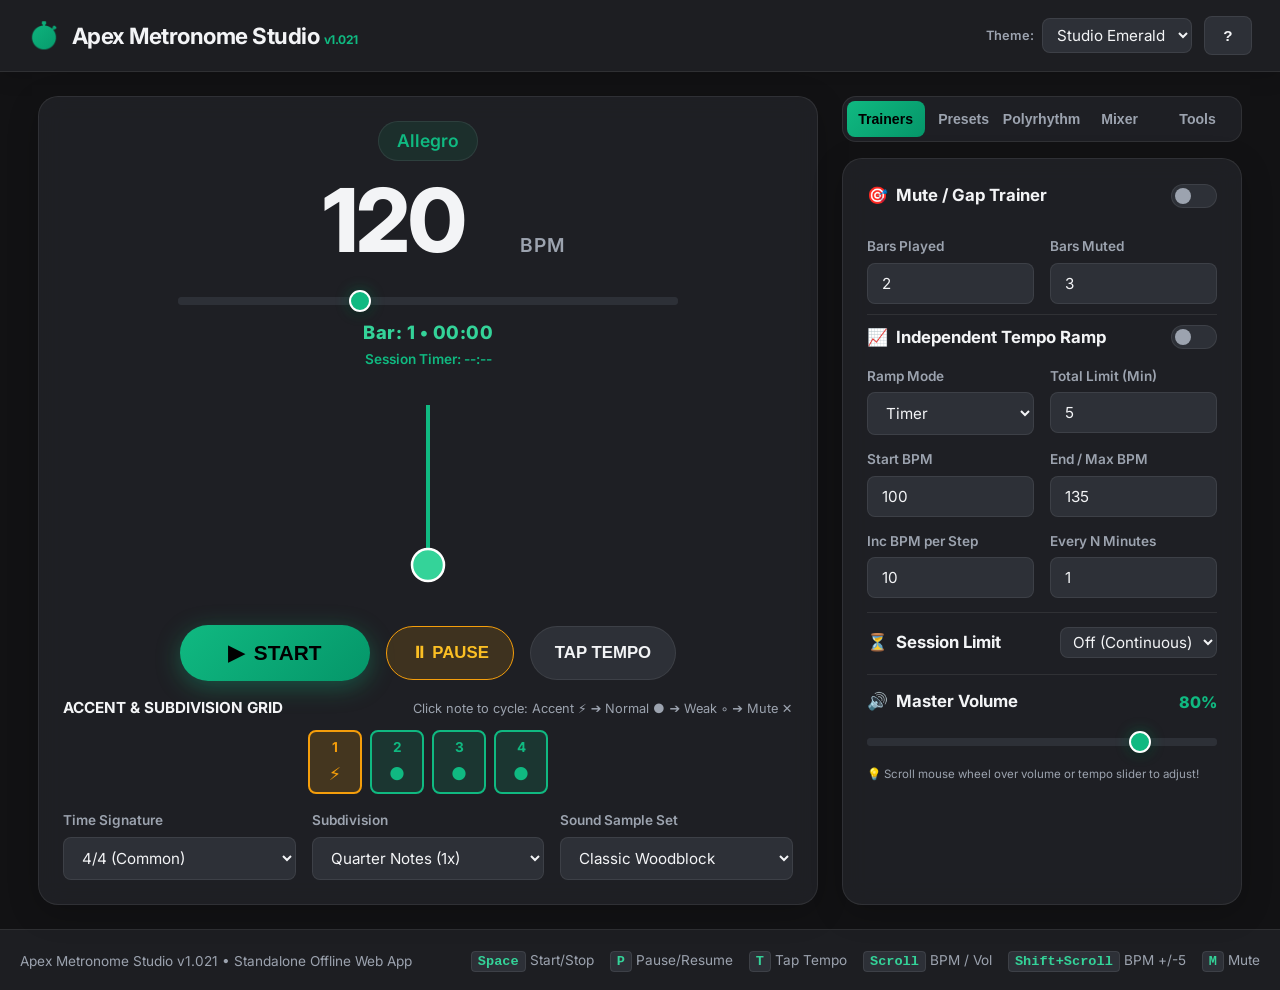
==== metronome.html @ c2ea8fb5 "Version 1.021 release - 2-bar count-in, studio drumstick count-in sound, master volume fix, HD circl" ====
<!DOCTYPE html>
<html lang="en" data-theme="studio">
<head>
  <meta charset="UTF-8">
  <meta name="viewport" content="width=device-width, initial-scale=1.0, maximum-scale=1.0, user-scalable=no">
  <title>Apex Metronome Studio v1.021</title>
  <meta name="theme-color" content="#121214">
  <meta name="apple-mobile-web-app-capable" content="yes">
  <meta name="apple-mobile-web-app-status-bar-style" content="black-translucent">
  <link rel="stylesheet" href="styles.css">
  <link rel="preconnect" href="https://fonts.googleapis.com">
  <link rel="preconnect" href="https://fonts.gstatic.com" crossorigin>
  <link href="https://fonts.googleapis.com/css2?family=Inter:wght@400;500;600;700;800&display=swap" rel="stylesheet">
  <style>
    /* Sub-beat node visual separator for beat groupings */
    .beat-node.main-beat-start {
      border-left: 3px solid var(--accent-primary) !important;
      margin-left: 6px;
    }
  </style>
</head>
<body>

  <!-- Screen Flash Effect Overlay for Visual Practice -->
  <div id="flashOverlay" class="screen-flash-overlay"></div>

  <!-- Header Navbar -->
  <header class="app-header">
    <div class="brand-title">
      <span class="brand-icon">⏱️</span>
      <span>Apex Metronome Studio <span style="font-size:0.75rem; color:var(--accent-primary); font-weight:700;">v1.021</span></span>
    </div>
    <div class="header-actions">
      <div class="control-group" style="flex-direction: row; align-items: center; gap: 8px;">
        <label for="themeSelect" style="font-size: 0.8rem;">Theme:</label>
        <select id="themeSelect" class="custom-select" style="padding: 6px 10px;">
          <option value="studio" selected>Studio Emerald</option>
          <option value="dark">Dark Cyber</option>
          <option value="vintage">Vintage Wood</option>
          <option value="light">Studio Light</option>
        </select>
      </div>
      <button id="btnOpenHelp" class="btn-bump">?</button>
    </div>
  </header>

  <!-- Main Grid Layout -->
  <main class="main-container">

    <!-- Left Column: Primary Metronome Controls & Visualizer -->
    <section class="glass-panel">
      
      <!-- Tempo Display Header -->
      <div class="tempo-display-wrapper">
        <div id="tempoBadge" class="tempo-term-badge">Allegro</div>
        <div class="tempo-number-box">
          <input type="number" id="bpmInput" class="bpm-input" value="120" min="20" max="300">
          <span class="bpm-label">BPM</span>
        </div>

        <!-- Scroll-Wheel Responsive Tempo Slider -->
        <div class="bpm-slider-container" style="width: 85%; margin: 8px auto 4px auto;">
          <input type="range" id="bpmSlider" min="20" max="300" value="120">
        </div>
        
        <!-- Consolidated Time Displays Below BPM -->
        <div id="mainStatusBar" style="font-size: 1.15rem; font-weight: 800; color: var(--accent-secondary); margin-top: 4px; letter-spacing: 0.5px; transition: color 0.1s linear;">
          Bar: 1 • 00:00
        </div>
        <div id="mainSessionTimerDisplay" style="font-size: 0.85rem; font-weight: 600; color: var(--accent-primary); margin-top: 2px;">
          Session Timer: --:--
        </div>
      </div>

      <!-- Swinging Pendulum Canvas -->
      <div class="visual-section">
        <canvas id="pendulumCanvas" width="480" height="220"></canvas>
      </div>

      <!-- Main Action Buttons (START / STOP, PAUSE / RESUME, TAP TEMPO) -->
      <div class="primary-actions-bar" style="grid-template-columns: 1.2fr 1fr 1fr;">
        <button id="btnPlayMaster" class="btn-play-master">
          <span id="playIcon">▶</span> <span id="playText">START</span>
        </button>
        <button id="btnPauseMaster" class="btn-action-lg" style="background: rgba(245, 158, 11, 0.15); border-color: #f59e0b; color: #fbbf24;" disabled>
          <span id="pauseIcon">⏸</span> <span id="pauseText">PAUSE</span>
        </button>
        <button id="btnTapTempo" class="btn-action-lg">TAP TEMPO</button>
      </div>

      <!-- Interactive Beat & Subdivision Grid (Sub-notes sized at 75% for clear distinction) -->
      <div class="beat-grid-wrapper">
        <div class="grid-title-row">
          <span style="font-weight: 700; font-size: 0.95rem;">ACCENT & SUBDIVISION GRID</span>
          <span style="font-size: 0.8rem; color: var(--text-muted);">Click note to cycle: Accent ⚡ ➔ Normal ● ➔ Weak ◦ ➔ Mute ✕</span>
        </div>
        <div id="beatGrid" class="beat-grid"></div>
      </div>

      <!-- Metronome Dropdown Settings -->
      <div class="controls-grid">
        <div class="control-group">
          <label>Time Signature</label>
          <select id="timeSignatureSelect" class="custom-select">
            <option value="1">1/4 (Single Beat)</option>
            <option value="2">2/4 (March)</option>
            <option value="3">3/4 (Waltz)</option>
            <option value="4" selected>4/4 (Common)</option>
            <option value="5">5/4 (Take Five)</option>
            <option value="6">6/8 (Compound Dual)</option>
            <option value="7">7/8 (Odd Meter)</option>
            <option value="9">9/8 (Triple Compound)</option>
            <option value="12">12/8 (Blues / Ballad)</option>
          </select>
        </div>

        <div class="control-group">
          <label>Subdivision</label>
          <select id="subdivisionSelect" class="custom-select">
            <option value="1" selected>Quarter Notes (1x)</option>
            <option value="2">Eighth Notes (2x)</option>
            <option value="3">Eighth Triplets (3x)</option>
            <option value="4">Sixteenth Notes (4x)</option>
            <option value="5">Quintuplets (5x)</option>
            <option value="6">Sextuplets (6x)</option>
            <option value="7">Septuplets (7x)</option>
            <option value="8">32nd Notes (8x)</option>
          </select>
        </div>

        <div class="control-group">
          <label>Sound Sample Set</label>
          <select id="soundSetSelect" class="custom-select">
            <option value="woodblock" selected>Classic Woodblock</option>
            <option value="stick">Studio Drumstick Snap (Count-In)</option>
            <option value="beep">Digital Beep</option>
            <option value="cowbell">Percussion Cowbell</option>
            <option value="drumkit">Acoustic Drumkit</option>
            <option value="marimba">Warm Marimba</option>
            <option value="pingpong">Ping-Pong Click</option>
          </select>
        </div>
      </div>

    </section>

    <!-- Right Column: Specialized Practice & Trainer Tools -->
    <aside class="sidebar-panel">

      <!-- Navigation Tabs -->
      <div class="tab-nav">
        <button id="btnTabTrainers" class="tab-btn active" data-tab="tabTrainers">Trainers</button>
        <button id="btnTabPresets" class="tab-btn" data-tab="tabPresets">Presets</button>
        <button id="btnTabPolyrhythm" class="tab-btn" data-tab="tabPolyrhythm">Polyrhythm</button>
        <button id="btnTabMixer" class="tab-btn" data-tab="tabMixer">Mixer</button>
        <button id="btnTabTools" class="tab-btn" data-tab="tabTools">Tools</button>
      </div>

      <!-- Tab 1: Practice Trainers -->
      <div id="tabTrainers" class="tab-content active glass-panel">
        
        <!-- Mute / Gap Trainer (Default: 2 Bars Played / 3 Bars Muted) -->
        <div class="tool-card">
          <div class="toggle-row" style="margin-bottom: 2px;">
            <h3><span>🎯</span> Mute / Gap Trainer</h3>
            <label class="switch">
              <input type="checkbox" id="gapTrainerToggle">
              <span class="slider-toggle"></span>
            </label>
          </div>
          <div class="controls-grid" style="grid-template-columns: 1fr 1fr;">
            <div class="control-group">
              <label>Bars Played</label>
              <input type="number" id="barsPlayedInput" class="custom-input" value="2" min="1" max="64">
            </div>
            <div class="control-group">
              <label>Bars Muted</label>
              <input type="number" id="barsMutedInput" class="custom-input" value="3" min="1" max="64">
            </div>
          </div>
        </div>

        <hr style="border: none; border-top: 1px solid var(--border-color); margin: 10px 0;">

        <!-- Independent Tempo Ramp -->
        <div class="tool-card">
          <div class="toggle-row" style="margin-bottom: 2px;">
            <h3><span>📈</span> Independent Tempo Ramp</h3>
            <label class="switch">
              <input type="checkbox" id="tempoRampToggle">
              <span class="slider-toggle"></span>
            </label>
          </div>

          <div class="controls-grid" style="grid-template-columns: 1fr 1fr; margin-top: 4px;">
            <div class="control-group">
              <label>Ramp Mode</label>
              <select id="rampModeSelect" class="custom-select">
                <option value="bars">Bars</option>
                <option value="time" selected>Timer</option>
              </select>
            </div>

            <div id="rampTotalTimeContainer" class="control-group" style="display: flex;">
              <label>Total Limit (Min)</label>
              <input type="number" id="rampTotalMinInput" class="custom-input" value="5" min="1" max="180">
            </div>
          </div>

          <div class="controls-grid" style="grid-template-columns: 1fr 1fr; margin-top: 4px;">
            <div class="control-group">
              <label>Start BPM</label>
              <input type="number" id="rampStartBpmInput" class="custom-input" value="100" min="20" max="300">
            </div>
            <div class="control-group">
              <label>End / Max BPM</label>
              <input type="number" id="rampTargetBpmInput" class="custom-input" value="135" min="20" max="300">
            </div>
          </div>

          <div id="rampBarControls" class="controls-grid" style="grid-template-columns: 1fr 1fr; margin-top: 4px; display: none;">
            <div class="control-group">
              <label>Increment BPM</label>
              <input type="number" id="rampIncInput" class="custom-input" value="5" min="1" max="50">
            </div>
            <div class="control-group">
              <label>Every N Bars</label>
              <input type="number" id="rampEveryBarsInput" class="custom-input" value="4" min="1" max="64">
            </div>
          </div>

          <div id="rampTimeControls" class="controls-grid" style="grid-template-columns: 1fr 1fr; margin-top: 4px; display: grid;">
            <div class="control-group">
              <label>Inc BPM per Step</label>
              <input type="number" id="rampTimeIncInput" class="custom-input" value="10" min="1" max="50">
            </div>
            <div class="control-group">
              <label>Every N Minutes</label>
              <input type="number" id="rampEveryMinInput" class="custom-input" value="1" min="1" max="60">
            </div>
          </div>
        </div>

        <hr style="border: none; border-top: 1px solid var(--border-color); margin: 14px 0;">

        <!-- Session Countdown Setup Selector (DEFAULT OFF) -->
        <div class="tool-card">
          <div class="toggle-row" style="margin-bottom: 2px;">
            <h3><span>⏳</span> Session Limit</h3>
            <select id="sessionTimerPreset" class="custom-select" style="width: auto; padding: 4px 8px;">
              <option value="0" selected>Off (Continuous)</option>
              <option value="60">1 Minute</option>
              <option value="120">2 Minutes</option>
              <option value="180">3 Minutes</option>
              <option value="240">4 Minutes</option>
              <option value="300">5 Minutes</option>
              <option value="600">10 Minutes</option>
              <option value="900">15 Minutes</option>
              <option value="1200">20 Minutes</option>
              <option value="1500">25 Minutes</option>
              <option value="1800">30 Minutes</option>
            </select>
          </div>
        </div>

        <hr style="border: none; border-top: 1px solid var(--border-color); margin: 14px 0;">

        <!-- Scroll-Wheel Master Volume Bar -->
        <div class="tool-card">
          <div class="toggle-row" style="margin-bottom: 4px;">
            <h3><span>🔊</span> Master Volume</h3>
            <span id="valMasterSidebar" style="font-weight: 800; color: var(--accent-primary); font-size: 1rem;">80%</span>
          </div>
          <div class="bpm-slider-container">
            <input type="range" id="volMasterSidebar" min="0" max="100" value="80" style="width: 100%;">
          </div>
          <span style="font-size: 0.72rem; color: var(--text-muted); display: block; margin-top: 4px;">
            💡 Scroll mouse wheel over volume or tempo slider to adjust!
          </span>
        </div>

      </div>

      <!-- Tab 2: Presets -->
      <div id="tabPresets" class="tab-content glass-panel">
        <div class="tool-card">
          <h3><span>💾</span> Preset Manager</h3>
          
          <div class="controls-grid" style="grid-template-columns: 2fr 1fr; margin-top: 8px;">
            <input type="text" id="presetNameInput" class="custom-input" placeholder="Preset Name...">
            <button id="btnSavePreset" class="btn-bump" style="background: var(--accent-primary); color: #000;">Save Preset</button>
          </div>

          <div id="presetList" class="preset-list"></div>


        </div>
      </div>

      <!-- Tab 3: Polyrhythm Generator -->
      <div id="tabPolyrhythm" class="tab-content glass-panel">
        <div class="tool-card">
          <div class="toggle-row" style="margin-bottom: 2px;">
            <h3><span>🌀</span> Dual Polyrhythm Generator</h3>
            <label class="switch">
              <input type="checkbox" id="polyToggle">
              <span class="slider-toggle"></span>
            </label>
          </div>
          <div class="control-group">
            <label>Polyrhythm Ratio (Counter-Beats)</label>
            <select id="polyBeatsSelect" class="custom-select">
              <option value="2">2 Beats against measure</option>
              <option value="3" selected>3 Beats against measure (e.g. 3:4)</option>
              <option value="4">4 Beats against measure (e.g. 4:3)</option>
              <option value="5">5 Beats against measure (e.g. 5:4)</option>
              <option value="7">7 Beats against measure</option>
            </select>
          </div>
          <div id="polyGrid" class="beat-grid" style="margin-top: 15px;"></div>
        </div>
      </div>

      <!-- Tab 4: Volume Mixer & Feel Controls -->
      <div id="tabMixer" class="tab-content glass-panel">
        <div class="tool-card">
          <h3><span>🎚️</span> Sound Volume Mixer</h3>
          
          <div class="mixer-row">
            <span class="mixer-label">Master</span>
            <input type="range" id="volMaster" min="0" max="100" value="80">
            <span id="valMaster" class="mixer-val">80%</span>
          </div>

          <div class="mixer-row">
            <span class="mixer-label">Accent</span>
            <input type="range" id="volAccent" min="0" max="100" value="100">
            <span id="valAccent" class="mixer-val">100%</span>
          </div>

          <div class="mixer-row">
            <span class="mixer-label">Normal Beat</span>
            <input type="range" id="volBeat" min="0" max="100" value="70">
            <span id="valBeat" class="mixer-val">70%</span>
          </div>

          <div class="mixer-row">
            <span class="mixer-label">Subdivisions</span>
            <input type="range" id="volSub" min="0" max="100" value="40">
            <span id="valSub" class="mixer-val">40%</span>
          </div>

          <div class="mixer-row">
            <span class="mixer-label">Polyrhythm</span>
            <input type="range" id="volPoly" min="0" max="100" value="60">
            <span id="valPoly" class="mixer-val">60%</span>
          </div>

          <hr style="border: none; border-top: 1px solid var(--border-color); margin: 12px 0;">

          <h3><span>🎷</span> Swing & Shuffle Feel</h3>
          <div class="mixer-row">
            <span class="mixer-label">Swing Feel</span>
            <input type="range" id="swingSlider" min="50" max="75" value="50">
            <span id="valSwing" class="mixer-val">50%</span>
          </div>
          <span style="font-size: 0.78rem; color: var(--text-muted);">
            50% = Straight, 66% = Triplet Swing, 75% = Hard Shuffle
          </span>
        </div>
      </div>

      <!-- Tab 5: Instruments & Drone Tool -->
      <div id="tabTools" class="tab-content glass-panel">
        <div class="tool-card">
          <div class="toggle-row" style="margin-bottom: 2px;">
            <h3><span>🎵</span> Continuous Tuning Pitch Drone</h3>
            <label class="switch">
              <input type="checkbox" id="droneToggle">
              <span class="slider-toggle"></span>
            </label>
          </div>
          <div class="controls-grid" style="grid-template-columns: 1fr 1fr;">
            <div class="control-group">
              <label>Note Pitch</label>
              <select id="droneNoteSelect" class="custom-select">
                <option value="440">A4 (440 Hz)</option>
                <option value="466.16">A#4 / Bb4</option>
                <option value="493.88">B4</option>
                <option value="261.63">C4 (Middle C)</option>
                <option value="277.18">C#4 / Db4</option>
                <option value="293.66">D4</option>
                <option value="311.13">D#4 / Eb4</option>
                <option value="329.63">E4</option>
                <option value="349.23">F4</option>
                <option value="369.99">F#4 / Gb4</option>
                <option value="392.00">G4</option>
                <option value="415.30">G#4 / Ab4</option>
              </select>
            </div>
            <div class="control-group">
              <label>A4 Calibration</label>
              <input type="number" id="droneCalibInput" class="custom-input" value="440" min="415" max="466">
            </div>
          </div>
          
          <div class="toggle-row" style="margin-top: 15px;">
            <span>Screen Visual Flash Pulse</span>
            <label class="switch">
              <input type="checkbox" id="screenFlashToggle">
              <span class="slider-toggle"></span>
            </label>
          </div>
        </div>
      </div>

    </aside>
  </main>

  <!-- Footer Keyboard Helpers -->
  <footer class="app-footer">
    <div>Apex Metronome Studio v1.021 • Standalone Offline Web App</div>
    <div class="hotkey-list">
      <span><span class="kbd-badge">Space</span> Start/Stop</span>
      <span><span class="kbd-badge">P</span> Pause/Resume</span>
      <span><span class="kbd-badge">T</span> Tap Tempo</span>
      <span><span class="kbd-badge">Scroll</span> BPM / Vol</span>
      <span><span class="kbd-badge">Shift+Scroll</span> BPM +/-5</span>
      <span><span class="kbd-badge">M</span> Mute</span>
    </div>
  </footer>

  <!-- Documentation Modal -->
  <div id="modalHelp" class="modal-overlay">
    <div class="modal-body">
      <div class="modal-header">
        <div class="modal-title">User Manual & Shortcuts</div>
        <button id="btnCloseHelp" class="btn-close-modal">✕</button>
      </div>
      <div style="font-size: 0.9rem; display: flex; flex-direction: column; gap: 10px;">
        <p><strong>🎼 Subdivisions Preset Routine:</strong> Picks 3 random uncompleted tempos between 30-150. Plays 7 subdivision stages (6 bars each) per tempo with 1-min breaks in between. Password <code>ArtisanOfGore</code> required at the end to log tempos as done!</p>
        <p><strong>🌐 Direct GitHub Sync:</strong> Paste your GitHub Personal Token once in Tab 2 to save progress directly to GitHub from your laptop or phone without Python!</p>
        <p><strong>🎯 Mute / Gap Trainer:</strong> Mutes designated bars during playback (e.g., 2 played, 3 muted) to improve internal rhythm stability.</p>
        <p><strong>📈 Independent Tempo Ramp:</strong> Set custom Start BPM and End BPM. Choose Bar mode or Time mode (e.g., +10 BPM every 1 min till 5 min)!</p>
        <p><strong>⏸️ Pause / Resume:</strong> Click PAUSE (or press key 'P') to freeze your practice/routine at any moment and RESUME right where you left off!</p>
        <p><strong>🔒 Preset Deletion Protection:</strong> Admin password <code>ArtisanOfGore</code> prompt required to delete presets.</p>
      </div>
    </div>
  </footer>

  <!-- Attach JavaScript Engine & Controllers -->
  <script src="metronome.js"></script>
  <script>
    document.addEventListener('DOMContentLoaded', () => {
      // Elements
      const bpmInput = document.getElementById('bpmInput');
      const bpmSlider = document.getElementById('bpmSlider');
      const tempoBadge = document.getElementById('tempoBadge');
      const mainStatusBar = document.getElementById('mainStatusBar');
      const mainSessionTimerDisplay = document.getElementById('mainSessionTimerDisplay');
      const btnPlayMaster = document.getElementById('btnPlayMaster');
      const playIcon = document.getElementById('playIcon');
      const playText = document.getElementById('playText');
      const btnPauseMaster = document.getElementById('btnPauseMaster');
      const pauseIcon = document.getElementById('pauseIcon');
      const pauseText = document.getElementById('pauseText');
      const btnTapTempo = document.getElementById('btnTapTempo');
      const beatGrid = document.getElementById('beatGrid');
      const polyGrid = document.getElementById('polyGrid');
      const timeSignatureSelect = document.getElementById('timeSignatureSelect');
      const subdivisionSelect = document.getElementById('subdivisionSelect');
      const soundSetSelect = document.getElementById('soundSetSelect');
      const canvas = document.getElementById('pendulumCanvas');
      const ctx = canvas.getContext('2d');
      const flashOverlay = document.getElementById('flashOverlay');
      const screenFlashToggle = document.getElementById('screenFlashToggle');

      let currentDisplayBar = 1;
      let currentDisplayMuteState = false;

      function formatMMSS(seconds) {
        if (seconds <= 0) return "--:--";
        const m = Math.floor(seconds / 60);
        const s = seconds % 60;
        return `${m.toString().padStart(2, '0')}:${s.toString().padStart(2, '0')}`;
      }

      function updateMainStatusBar(explicitBar = null, explicitMuteState = null) {
        if (metronome.inCountIn) {
          mainStatusBar.textContent = `Count-In: Bar ${metronome.countInBarCount}/2`;
          mainStatusBar.style.color = '#3b82f6';
          return;
        }

        if (metronome.isPaused) {
          mainStatusBar.textContent = `Bar: ${currentDisplayBar} [PAUSED] • ${formatMMSS(metronome.practiceElapsedSec || 0)}`;
          mainStatusBar.style.color = '#f59e0b';
          return;
        }

        if (metronome.inRoutineBreak) {
          mainStatusBar.textContent = `Break ${metronome.routineRunCount}: ${formatMMSS(metronome.routineBreakRemaining)}`;
          mainStatusBar.style.color = '#f59e0b';
          return;
        }

        if (metronome.inSubdivisionsBreak) {
          const remainingSec = metronome.subdivisionsBreakRemaining;
          const nextBpm = metronome.subdivisionsTempos[metronome.subdivisionsCurrentTempoIdx];
          const nextTempoIdx = metronome.subdivisionsCurrentTempoIdx + 1;
          const totalTempos = metronome.subdivisionsTempos.length;
          mainStatusBar.textContent = `⏸️ 1-Min Break before Tempo ${nextTempoIdx}/${totalTempos} (${nextBpm} BPM): 00:${remainingSec.toString().padStart(2, '0')}`;
          mainStatusBar.style.color = '#f59e0b';
          return;
        }

        if (explicitBar !== null) currentDisplayBar = explicitBar;
        if (explicitMuteState !== null) currentDisplayMuteState = explicitMuteState;

        const timeFormatted = formatMMSS(metronome.practiceElapsedSec || 0);
        mainStatusBar.textContent = `Bar: ${currentDisplayBar} • ${timeFormatted === '--:--' ? '00:00' : timeFormatted}`;

        if (metronome.gapTrainerEnabled && currentDisplayMuteState) {
          mainStatusBar.style.color = '#fbbf24';
        } else {
          mainStatusBar.style.color = 'var(--accent-secondary)';
        }
      }

      function updateTempoUI(tempo) {
        bpmInput.value = tempo;
        bpmSlider.value = tempo;
        tempoBadge.textContent = getTempoMarking(tempo);
      }

      bpmInput.addEventListener('change', () => metronome.setTempo(parseInt(bpmInput.value, 10)));
      bpmSlider.addEventListener('input', () => metronome.setTempo(parseInt(bpmSlider.value, 10)));

      window.addEventListener('tempo-changed', (e) => updateTempoUI(e.detail.tempo));

      const tempoScrollHandler = (e) => {
        e.preventDefault();
        const step = e.shiftKey ? 5 : 1;
        const delta = e.deltaY < 0 ? step : -step;
        metronome.setTempo(metronome.tempo + delta);
      };
      bpmSlider.addEventListener('wheel', tempoScrollHandler, { passive: false });
      bpmInput.addEventListener('wheel', tempoScrollHandler, { passive: false });

      btnPlayMaster.addEventListener('click', () => {
        if (metronome.isPaused) {
          metronome.resume();
        } else {
          const isPlaying = metronome.toggle();
          if (!isPlaying) {
            currentDisplayBar = 1;
            currentDisplayMuteState = false;
          }
        }
        updateMainStatusBar();
      });

      btnPauseMaster.addEventListener('click', () => {
        if (metronome.isPaused) {
          metronome.resume();
        } else {
          metronome.pause();
        }
        updateMainStatusBar();
      });

      window.addEventListener('metronome-state-changed', (e) => {
        const { isPlaying, isPaused } = e.detail;
        btnPlayMaster.classList.toggle('playing', isPlaying || isPaused);
        playIcon.textContent = isPlaying || isPaused ? '⏹' : '▶';
        playText.textContent = isPlaying || isPaused ? 'STOP' : 'START';

        btnPauseMaster.disabled = !isPlaying && !isPaused;
        if (isPaused) {
          pauseIcon.textContent = '▶';
          pauseText.textContent = 'RESUME';
          btnPauseMaster.style.background = 'rgba(52, 211, 153, 0.2)';
          btnPauseMaster.style.borderColor = '#34d399';
          btnPauseMaster.style.color = '#34d399';
        } else {
          pauseIcon.textContent = '⏸';
          pauseText.textContent = 'PAUSE';
          btnPauseMaster.style.background = 'rgba(245, 158, 11, 0.15)';
          btnPauseMaster.style.borderColor = '#f59e0b';
          btnPauseMaster.style.color = '#fbbf24';
        }
      });

      btnTapTempo.addEventListener('click', () => metronome.tap());

      function getNoteDisplayLabel(beatIdx, subStep, subdivision) {
        if (subStep === 0) return `${beatIdx + 1}`;
        
        if (subdivision === 2) return `&`;
        if (subdivision === 3) return subStep === 1 ? `&` : `a`;
        if (subdivision === 4) {
          const labels = [`e`, `&`, `a`];
          return labels[subStep - 1] || `${subStep + 1}`;
        }
        if (subdivision === 5) return `${subStep + 1}`;
        if (subdivision === 6) {
          const labels = [`&`, `a`, `4`, `&`, `a`];
          return labels[subStep - 1] || `${subStep + 1}`;
        }
        if (subdivision === 7) return `${subStep + 1}`;
        if (subdivision === 8) {
          const labels = [`e`, `&`, `a`, `5`, `6`, `7`, `8`];
          return labels[subStep - 1] || `${subStep + 1}`;
        }
        return `${subStep + 1}`;
      }

      function renderBeatGrid() {
        beatGrid.innerHTML = '';
        const beats = metronome.beatsPerMeasure;
        const subs = metronome.subdivision;

        for (let b = 0; b < beats; b++) {
          for (let s = 0; s < subs; s++) {
            const state = (metronome.subdivisionGrid[b] && metronome.subdivisionGrid[b][s]) ? metronome.subdivisionGrid[b][s] : 'normal';

            const isMainBeat = (s === 0);
            node = document.createElement('div');
            node.className = `beat-node ${isMainBeat ? 'main-beat-node' : 'subnote-node'} ${s === 0 && subs > 1 ? 'main-beat-start' : ''}`;
            node.setAttribute('data-beat', b);
            node.setAttribute('data-substep', s);
            node.setAttribute('data-state', state);

            let icon = '●';
            if (state === 'accent') icon = '⚡';
            if (state === 'weak') icon = '◦';
            if (state === 'mute') icon = '✕';

            const labelText = getNoteDisplayLabel(b, s, subs);
            node.innerHTML = `<span class="beat-num">${labelText}</span><span class="beat-icon">${icon}</span>`;

            node.addEventListener('click', () => {
              const nextStateMap = { 'accent': 'normal', 'normal': 'weak', 'weak': 'mute', 'mute': 'accent' };
              const nextState = nextStateMap[state];
              metronome.setSubnoteState(b, s, nextState);
              renderBeatGrid();
            });

            beatGrid.appendChild(node);
          }
        }
      }

      function renderPolyGrid() {
        polyGrid.innerHTML = '';
        for (let i = 0; i < metronome.polyBeats; i++) {
          const node = document.createElement('div');
          node.className = 'beat-node';
          node.style.borderColor = 'var(--beat-poly)';
          node.innerHTML = `<span class="beat-num">P${i + 1}</span><span class="beat-icon">◆</span>`;
          polyGrid.appendChild(node);
        }
      }

      timeSignatureSelect.addEventListener('change', (e) => {
        metronome.setBeatsPerMeasure(e.target.value);
        renderBeatGrid();
      });

      subdivisionSelect.addEventListener('change', (e) => {
        metronome.setSubdivision(e.target.value);
        renderBeatGrid();
      });

      soundSetSelect.addEventListener('change', (e) => {
        metronome.soundSet = e.target.value;
      });

      metronome.setBeatsPerMeasure(4);
      metronome.setSubdivision(1);
      renderBeatGrid();
      renderPolyGrid();
      updateMainStatusBar(1, false);

      window.addEventListener('metronome-tick', (e) => {
        const { beat, subStep, accentState, isBarMuted, measureCount } = e.detail;

        const nodes = beatGrid.children;
        Array.from(nodes).forEach(n => {
          const cb = parseInt(n.getAttribute('data-beat'), 10);
          const cs = parseInt(n.getAttribute('data-substep'), 10);
          n.classList.toggle('active-now', cb === beat && cs === subStep);
        });

        if (beat === 0 && subStep === 0) {
          if (!metronome.subdivisionsRoutineActive) {
            updateMainStatusBar(measureCount, isBarMuted);
          }
        }

        if (screenFlashToggle.checked && !isBarMuted) {
          flashOverlay.className = `screen-flash-overlay ${accentState === 'accent' ? 'flash-active-accent' : 'flash-active-beat'}`;
          setTimeout(() => flashOverlay.className = 'screen-flash-overlay', 60);
        }
      });

      window.addEventListener('poly-tick', (e) => {
        const { polyBeat } = e.detail;
        const nodes = polyGrid.children;
        Array.from(nodes).forEach((n, idx) => {
          n.classList.toggle('active-now', idx === polyBeat);
        });
      });

      window.addEventListener('practice-stopwatch-update', () => {
        if (!metronome.subdivisionsRoutineActive) {
          updateMainStatusBar();
        }
      });

      window.addEventListener('routine-break-start', () => updateMainStatusBar());
      window.addEventListener('routine-break-update', () => updateMainStatusBar());
      window.addEventListener('routine-break-end', () => updateMainStatusBar(1, false));

      window.addEventListener('subdivisions-break-start', () => updateMainStatusBar());
      window.addEventListener('subdivisions-break-update', () => updateMainStatusBar());
      window.addEventListener('subdivisions-break-end', () => updateMainStatusBar());

      const sessionTimerPreset = document.getElementById('sessionTimerPreset');
      sessionTimerPreset.addEventListener('change', (e) => {
        const secs = parseInt(e.target.value, 10);
        metronome.setSessionTimerDuration(secs);
        mainSessionTimerDisplay.textContent = `Session Limit: ${formatMMSS(secs)}`;
      });

      window.addEventListener('session-timer-update', (e) => {
        mainSessionTimerDisplay.textContent = `Session Limit: ${formatMMSS(e.detail.remaining)}`;
      });

      window.addEventListener('session-timer-complete', () => {
        mainSessionTimerDisplay.textContent = "Session Limit: DONE! 🎉";
        btnPlayMaster.classList.remove('playing');
        playIcon.textContent = '▶';
        playText.textContent = 'START';
        alert("🎉 Practice Session Complete!");
      });

      // Embedded GitHub Personal Access Token for direct browser sync without Python
      const DEFAULT_PAT = ['github_pat_', '11BVZRG5Q0ewWHqN1kWwsb_ivIrBpBW9CQ5frm0pkDv8WnT1iNT9eSQ25XkL2W5STuAFXCPHROh1vvXNmg'].join('');
      const GITHUB_PAT = localStorage.getItem('apex_github_token') || DEFAULT_PAT;

      async function syncDirectToGitHub(newCompletedList) {
        const token = GITHUB_PAT;
        if (!token) return;

        try {
          const owner = 'Ethereal-Cap';
          const repo = 'metronome-studio';
          const path = 'completed_tempos.json';
          const url = `https://api.github.com/repos/${owner}/${repo}/contents/${path}`;

          const authHeader = token.startsWith('github_pat_') ? `Bearer ${token}` : `token ${token}`;

          let sha = null;
          const getRes = await fetch(url, {
            headers: { 'Authorization': authHeader }
          });
          if (getRes.ok) {
            const getData = await getRes.json();
            sha = getData.sha;
          }

          const jsonContent = JSON.stringify(newCompletedList, null, 2);
          const contentEncoded = btoa(unescape(encodeURIComponent(jsonContent)));

          const bodyObj = {
            message: 'Auto-sync subdivisions completed tempos from web app',
            content: contentEncoded,
            branch: 'main'
          };
          if (sha) bodyObj.sha = sha;

          await fetch(url, {
            method: 'PUT',
            headers: {
              'Authorization': authHeader,
              'Content-Type': 'application/json'
            },
            body: JSON.stringify(bodyObj)
          });
        } catch (e) {
          console.warn("Direct GitHub Sync warning:", e);
        }
      }

      function getCompletedSubdivisionTempos() {
        try {
          const stored = localStorage.getItem('apex_metronome_subdivisions_completed_tempos');
          if (stored) {
            const parsed = JSON.parse(stored);
            if (Array.isArray(parsed)) return parsed;
          }
        } catch (e) {
          console.warn("Failed to load completed subdivisions tempos:", e);
        }
        return [];
      }

      function saveCompletedSubdivisionTempos(newCompletedList) {
        localStorage.setItem('apex_metronome_subdivisions_completed_tempos', JSON.stringify(newCompletedList));
        
        // 1. Post to local python server if available
        fetch('/api/save-progress', {
          method: 'POST',
          headers: { 'Content-Type': 'application/json' },
          body: JSON.stringify(newCompletedList)
        }).catch(() => {});

        // 2. Direct GitHub REST API Sync (for laptop / mobile without Python)
        syncDirectToGitHub(newCompletedList);
      }

      // Fetch latest completed tempos from repo completed_tempos.json on startup
      fetch('completed_tempos.json')
        .then(res => res.json())
        .then(fileData => {
          if (Array.isArray(fileData)) {
            const current = getCompletedSubdivisionTempos();
            const merged = Array.from(new Set([...current, ...fileData]));
            saveCompletedSubdivisionTempos(merged);
            renderPresetsUI();
          }
        })
        .catch(err => {
          // Silent fallback if completed_tempos.json not reachable
        });



      window.addEventListener('count-in-start', () => updateMainStatusBar());
      window.addEventListener('count-in-update', () => updateMainStatusBar());
      window.addEventListener('count-in-complete', () => updateMainStatusBar(1, false));

      window.addEventListener('subdivisions-stage-update', (e) => {
        const { tempoIdx, totalTempos, currentBpm, stageIdx, totalStages, stageName, barInStage, playFullSubdivisions, isMutedQuarterBar } = e.detail;
        
        subdivisionSelect.value = metronome.subdivision;
        renderBeatGrid();

        let densityText = "Quarter Notes ONLY";
        if (isMutedQuarterBar) {
          densityText = "Quarter Notes MUTED";
        } else if (playFullSubdivisions) {
          densityText = "Subdivisions ON";
        }

        mainStatusBar.textContent = `Tempo ${tempoIdx}/${totalTempos} (${currentBpm} BPM) • Stage ${stageIdx}/${totalStages} (${stageName}) • Bar ${barInStage}/6 [${densityText}]`;
        mainStatusBar.style.color = isMutedQuarterBar ? '#ef4444' : (playFullSubdivisions ? 'var(--accent-secondary)' : '#f59e0b');
      });

      window.addEventListener('subdivisions-routine-finished', (e) => {
        const { completedTempos, verified } = e.detail;
        if (verified) {
          const current = getCompletedSubdivisionTempos();
          const updated = Array.from(new Set([...current, ...completedTempos]));
          saveCompletedSubdivisionTempos(updated);
          alert(`✅ Verified! ${completedTempos.length} Tempos [${completedTempos.join(', ')}] logged as completed!\nTotal Progress: ${updated.length}/121 tempos completed.`);
        }
        renderPresetsUI();
        updateMainStatusBar(1, false);
      });

      // Built-in Default Presets Collection
      const BUILTIN_DEFAULT_PRESETS = [
        {
          id: "subdivisions_preset",
          name: "Subdivisions (30-150)",
          isSubdivisionsRoutine: true,
          isBuiltin: true
        },
        {
          id: "full_hand",
          name: "Full Hand",
          tempo: 120,
          beats: 4,
          sub: 1,
          sound: "woodblock",
          gapEnabled: true,
          barsPlayed: 2,
          barsMuted: 3,
          rampEnabled: true,
          rampMode: "time",
          rampStart: 120,
          rampTarget: 160,
          rampInc: 10,
          rampEveryMin: 1,
          rampTotalMin: 5,
          routineActive: true,
          routineMaxRuns: 3,
          routineBreakSec: 120,
          isBuiltin: true
        },
        {
          id: "hand_single",
          name: "Hand Single",
          tempo: 120,
          beats: 4,
          sub: 1,
          sound: "woodblock",
          gapEnabled: true,
          barsPlayed: 2,
          barsMuted: 3,
          rampEnabled: true,
          rampMode: "time",
          rampStart: 120,
          rampTarget: 160,
          rampInc: 10,
          rampEveryMin: 1,
          rampTotalMin: 5,
          routineActive: false,
          isBuiltin: true
        },
        {
          id: "full_leg",
          name: "Full Leg",
          tempo: 100,
          beats: 4,
          sub: 1,
          sound: "woodblock",
          gapEnabled: true,
          barsPlayed: 2,
          barsMuted: 3,
          rampEnabled: true,
          rampMode: "time",
          rampStart: 100,
          rampTarget: 135,
          rampInc: 10,
          rampEveryMin: 1,
          rampTotalMin: 5,
          routineActive: true,
          routineMaxRuns: 3,
          routineBreakSec: 120,
          isBuiltin: true
        },
        {
          id: "leg_single",
          name: "Leg Single",
          tempo: 100,
          beats: 4,
          sub: 1,
          sound: "woodblock",
          gapEnabled: true,
          barsPlayed: 2,
          barsMuted: 3,
          rampEnabled: true,
          rampMode: "time",
          rampStart: 100,
          rampTarget: 135,
          rampInc: 10,
          rampEveryMin: 1,
          rampTotalMin: 5,
          routineActive: false,
          isBuiltin: true
        },
        {
          id: "woodblock_44",
          name: "4/4 Woodblock (2 Played, 3 Muted)",
          tempo: 120,
          beats: 4,
          sub: 1,
          sound: "woodblock",
          gapEnabled: true,
          barsPlayed: 2,
          barsMuted: 3,
          rampEnabled: false,
          rampMode: "bars",
          rampStart: 100,
          rampTarget: 180,
          rampInc: 5,
          rampEveryBars: 4,
          routineActive: false,
          isBuiltin: true
        }
      ];

      function getUserCustomPresets() {
        try {
          const stored = localStorage.getItem('apex_metronome_user_presets');
          if (stored) {
            const parsed = JSON.parse(stored);
            if (Array.isArray(parsed)) return parsed;
          }
        } catch (e) {
          console.warn("Failed to load user presets:", e);
        }
        return [];
      }

      function getAllPresets() {
        return [...BUILTIN_DEFAULT_PRESETS, ...getUserCustomPresets()];
      }

      function applyPreset(p) {
        if (p.isSubdivisionsRoutine) {
          const completedList = getCompletedSubdivisionTempos();
          const allTempos = [];
          for (let t = 30; t <= 150; t++) allTempos.push(t);

          const uncompleted = allTempos.filter(t => !completedList.includes(t));

          if (uncompleted.length === 0) {
            alert(`🎉 All 121 tempos (between 30 and 150) have been completed!`);
            return;
          }

          // Randomly select up to 3 uncompleted tempos
          const selected = [];
          const pool = [...uncompleted];
          const count = Math.min(3, pool.length);
          for (let i = 0; i < count; i++) {
            const randIdx = Math.floor(Math.random() * pool.length);
            selected.push(pool.splice(randIdx, 1)[0]);
          }

          alert(`🎯 Subdivisions Session Selected Tempos:\n👉 ${selected.join(' BPM, ')} BPM\n\n(1-Minute Silence Break between each tempo)\n\nStarting Session...`);
          metronome.startSubdivisionsRoutine(selected);
          document.getElementById('btnTabTrainers').click();
          return;
        }

        metronome.subdivisionsRoutineActive = false;
        metronome.setTempo(p.tempo);
        metronome.setBeatsPerMeasure(p.beats);
        metronome.setSubdivision(p.sub);
        metronome.soundSet = p.sound;

        timeSignatureSelect.value = p.beats;
        subdivisionSelect.value = p.sub;
        soundSetSelect.value = p.sound;

        renderBeatGrid();

        metronome.routineActive = Boolean(p.routineActive);
        metronome.routineMaxRuns = p.routineMaxRuns || 3;
        metronome.routineBreakSec = p.routineBreakSec || 120;
        metronome.routineRunCount = 0;
        metronome.inRoutineBreak = false;

        const gapToggle = document.getElementById('gapTrainerToggle');
        const gapActive = Boolean(p.gapEnabled);

        metronome.gapTrainerEnabled = gapActive;
        metronome.barsPlayed = p.barsPlayed || 2;
        metronome.barsMuted = p.barsMuted || 3;

        gapToggle.checked = gapActive;
        document.getElementById('barsPlayedInput').value = p.barsPlayed || 2;
        document.getElementById('barsMutedInput').value = p.barsMuted || 3;

        metronome.currentMeasureCount = 0;
        metronome.checkGapMuteState();

        const rampToggle = document.getElementById('tempoRampToggle');
        const rampActive = Boolean(p.rampEnabled);

        metronome.tempoRampEnabled = rampActive;
        rampToggle.checked = rampActive;

        if (rampActive) {
          metronome.rampMode = p.rampMode || 'bars';
          metronome.rampStartTempo = p.rampStart || 120;
          metronome.rampTargetTempo = p.rampTarget || 160;
          metronome.rampIncrement = p.rampInc || 10;
          metronome.rampEveryTimeSec = (p.rampEveryMin || 1) * 60;
          metronome.rampTotalDurationSec = (p.rampTotalMin || 5) * 60;

          rampModeSelect.value = p.rampMode || 'bars';
          rampStartBpmInput.value = p.rampStart || 120;
          rampTargetBpmInput.value = p.rampTarget || 160;
          rampIncInput.value = p.rampInc || 10;
          rampTimeIncInput.value = p.rampInc || 10;
          rampEveryMinInput.value = p.rampEveryMin || 1;
          rampTotalMinInput.value = p.rampTotalMin || 5;

          const isTimeMode = (p.rampMode === 'time');
          rampBarControls.style.display = isTimeMode ? 'none' : 'grid';
          rampTimeControls.style.display = isTimeMode ? 'grid' : 'none';
          rampTotalTimeContainer.style.display = isTimeMode ? 'flex' : 'none';
        }

        updateMainStatusBar(1, false);
        document.getElementById('btnTabTrainers').click();
      }

      function renderPresetsUI() {
        const presets = getAllPresets();
        const completedCount = getCompletedSubdivisionTempos().length;
        presetList.innerHTML = '';

        presets.forEach((p) => {
          const item = document.createElement('div');
          item.className = 'preset-item';

          let descText = `${p.tempo || 120} BPM • ${p.beats || 4}/4 • ${p.sound || 'woodblock'}`;
          let nameText = p.name;

          if (p.isSubdivisionsRoutine) {
            descText = `Intelligent Routine • ${completedCount}/121 Tempos Completed (1-Min Breaks)`;
          }

          item.innerHTML = `
            <div>
              <strong>${nameText}</strong>
              <div style="font-size: 0.75rem; color: var(--text-muted);">${descText}</div>
            </div>
            <button class="btn-bump" style="color: #ff0055; padding: 2px 6px;" data-del-id="${p.id || p.name}">✕</button>
          `;
          item.addEventListener('click', (e) => {
            if (e.target.tagName === 'BUTTON') return;
            applyPreset(p);
          });

          item.querySelector('[data-del-id]').addEventListener('click', (e) => {
            e.stopPropagation();

            const enteredPwd = prompt("🔒 Enter Admin Password to delete preset:");
            if (enteredPwd !== "ArtisanOfGore") {
              alert("⚠️ Incorrect Password! Preset deletion locked.");
              return;
            }

            if (p.isBuiltin) {
              alert("⚠️ Built-in default presets cannot be deleted.");
              return;
            }

            const currentCustom = getUserCustomPresets().filter(item => (item.id || item.name) !== (p.id || p.name));
            localStorage.setItem('apex_metronome_user_presets', JSON.stringify(currentCustom));
            renderPresetsUI();
          });

          presetList.appendChild(item);
        });
      }

      btnSavePreset.addEventListener('click', () => {
        const name = presetNameInput.value.trim() || `Preset ${Date.now()}`;
        const customPresets = getUserCustomPresets();
        customPresets.push({
          id: `custom_${Date.now()}`,
          name,
          tempo: metronome.tempo,
          beats: metronome.beatsPerMeasure,
          sub: metronome.subdivision,
          sound: metronome.soundSet,
          gapEnabled: metronome.gapTrainerEnabled,
          barsPlayed: metronome.barsPlayed,
          barsMuted: metronome.barsMuted,
          rampEnabled: metronome.tempoRampEnabled,
          rampMode: metronome.rampMode,
          rampStart: metronome.rampStartTempo,
          rampTarget: metronome.rampTargetTempo,
          rampInc: metronome.rampIncrement,
          rampEveryMin: metronome.rampEveryTimeSec / 60,
          rampTotalMin: metronome.rampTotalDurationSec / 60,
          routineActive: metronome.routineActive,
          isBuiltin: false
        });
        localStorage.setItem('apex_metronome_user_presets', JSON.stringify(customPresets));
        presetNameInput.value = '';
        renderPresetsUI();
      });

      renderPresetsUI();

      function resizePendulumCanvas() {
        const dpr = window.devicePixelRatio || 1;
        const rect = canvas.getBoundingClientRect();
        if (rect.width === 0 || rect.height === 0) return;
        canvas.width = Math.round(rect.width * dpr);
        canvas.height = Math.round(rect.height * dpr);
      }
      resizePendulumCanvas();
      window.addEventListener('resize', resizePendulumCanvas);

      function drawPendulum() {
        const dpr = window.devicePixelRatio || 1;
        const width = canvas.width / dpr;
        const height = canvas.height / dpr;

        ctx.save();
        ctx.scale(dpr, dpr);
        ctx.clearRect(0, 0, width, height);

        const centerX = width / 2;
        const topY = 20;
        const length = 160;

        let angle = 0;
        if (metronome.isPlaying && metronome.audioCtx && !metronome.inRoutineBreak && !metronome.inSubdivisionsBreak && !metronome.isPaused) {
          const secondsPerBeat = 60.0 / metronome.tempo;
          const time = metronome.audioCtx.currentTime;
          angle = Math.sin((time * Math.PI) / secondsPerBeat) * 0.45;
        }

        const bobX = centerX + Math.sin(angle) * length;
        const bobY = topY + Math.cos(angle) * length;

        ctx.beginPath();
        ctx.moveTo(centerX, topY);
        ctx.lineTo(bobX, bobY);
        ctx.strokeStyle = getComputedStyle(document.documentElement).getPropertyValue('--accent-primary');
        ctx.lineWidth = 4;
        ctx.stroke();

        ctx.beginPath();
        ctx.arc(bobX, bobY, 16, 0, Math.PI * 2);
        ctx.fillStyle = getComputedStyle(document.documentElement).getPropertyValue('--accent-secondary');
        ctx.fill();
        ctx.lineWidth = 2.5;
        ctx.strokeStyle = '#ffffff';
        ctx.stroke();

        ctx.restore();
        requestAnimationFrame(drawPendulum);
      }
      drawPendulum();

      document.querySelectorAll('.tab-btn').forEach(btn => {
        btn.addEventListener('click', () => {
          document.querySelectorAll('.tab-btn').forEach(b => b.classList.remove('active'));
          document.querySelectorAll('.tab-content').forEach(c => c.classList.remove('active'));
          btn.classList.add('active');
          document.getElementById(btn.getAttribute('data-tab')).classList.add('active');
        });
      });

      const volMaster = document.getElementById('volMaster');
      const volMasterSidebar = document.getElementById('volMasterSidebar');
      const valMaster = document.getElementById('valMaster');
      const valMasterSidebar = document.getElementById('valMasterSidebar');

      function syncMasterVolumeUI(valPercent) {
        const val = Math.max(0, Math.min(100, parseInt(valPercent, 10)));
        metronome.masterVolume = val / 100.0;
        if (volMaster) volMaster.value = val;
        if (volMasterSidebar) volMasterSidebar.value = val;
        if (valMaster) valMaster.textContent = `${val}%`;
        if (valMasterSidebar) valMasterSidebar.textContent = `${val}%`;
      }

      if (volMasterSidebar) {
        volMasterSidebar.addEventListener('input', (e) => syncMasterVolumeUI(e.target.value));
        volMasterSidebar.addEventListener('wheel', (e) => {
          e.preventDefault();
          const step = e.shiftKey ? 5 : 1;
          const delta = e.deltaY < 0 ? step : -step;
          syncMasterVolumeUI(parseInt(volMasterSidebar.value, 10) + delta);
        }, { passive: false });
      }

      if (volMaster) {
        volMaster.addEventListener('input', (e) => syncMasterVolumeUI(e.target.value));
      }

      const volAccent = document.getElementById('volAccent');
      const volBeat = document.getElementById('volBeat');
      const volSub = document.getElementById('volSub');
      const volPoly = document.getElementById('volPoly');
      const swingSlider = document.getElementById('swingSlider');

      volAccent.addEventListener('input', () => {
        metronome.accentVolume = volAccent.value / 100;
        document.getElementById('valAccent').textContent = `${volAccent.value}%`;
      });
      volBeat.addEventListener('input', () => {
        metronome.beatVolume = volBeat.value / 100;
        document.getElementById('valBeat').textContent = `${volBeat.value}%`;
      });
      volSub.addEventListener('input', () => {
        metronome.subVolume = volSub.value / 100;
        document.getElementById('valSub').textContent = `${volSub.value}%`;
      });
      volPoly.addEventListener('input', () => {
        metronome.polyVolume = volPoly.value / 100;
        document.getElementById('valPoly').textContent = `${volPoly.value}%`;
      });
      swingSlider.addEventListener('input', () => {
        metronome.swing = parseInt(swingSlider.value, 10);
        document.getElementById('valSwing').textContent = `${swingSlider.value}%`;
      });

      document.getElementById('gapTrainerToggle').addEventListener('change', (e) => {
        metronome.gapTrainerEnabled = e.target.checked;
        metronome.checkGapMuteState();
        updateMainStatusBar();
      });
      document.getElementById('barsPlayedInput').addEventListener('change', (e) => {
        metronome.barsPlayed = parseInt(e.target.value, 10);
        metronome.checkGapMuteState();
        updateMainStatusBar();
      });
      document.getElementById('barsMutedInput').addEventListener('change', (e) => {
        metronome.barsMuted = parseInt(e.target.value, 10);
        metronome.checkGapMuteState();
        updateMainStatusBar();
      });

      document.getElementById('polyToggle').addEventListener('change', (e) => {
        metronome.polyEnabled = e.target.checked;
      });
      document.getElementById('polyBeatsSelect').addEventListener('change', (e) => {
        metronome.polyBeats = parseInt(e.target.value, 10);
        renderPolyGrid();
      });

      document.getElementById('droneToggle').addEventListener('change', (e) => {
        const noteFreq = parseFloat(document.getElementById('droneNoteSelect').value);
        metronome.toggleDrone(e.target.checked, noteFreq);
      });
      document.getElementById('droneNoteSelect').addEventListener('change', (e) => {
        if (metronome.droneActive) {
          metronome.toggleDrone(true, parseFloat(e.target.value));
        }
      });

      document.getElementById('themeSelect').addEventListener('change', (e) => {
        document.documentElement.setAttribute('data-theme', e.target.value);
      });

      document.addEventListener('keydown', (e) => {
        if (e.target.tagName === 'INPUT' || e.target.tagName === 'SELECT') return;

        if (e.code === 'Space') {
          e.preventDefault();
          btnPlayMaster.click();
        } else if (e.code === 'KeyP') {
          e.preventDefault();
          btnPauseMaster.click();
        } else if (e.code === 'KeyT') {
          metronome.tap();
        } else if (e.code === 'ArrowUp') {
          e.preventDefault();
          metronome.setTempo(metronome.tempo + (e.shiftKey ? 5 : 1));
        } else if (e.code === 'ArrowDown') {
          e.preventDefault();
          metronome.setTempo(metronome.tempo - (e.shiftKey ? 5 : 1));
        } else if (e.code === 'KeyM') {
          syncMasterVolumeUI(volMasterSidebar.value > 0 ? 0 : 80);
        }
      });

      function resetAppToDefaults() {
        metronome.stop();
        metronome.tempo = 120;
        metronome.beatsPerMeasure = 4;
        metronome.subdivision = 1;
        metronome.soundSet = 'woodblock';
        metronome.masterVolume = 0.8;
        metronome.accentVolume = 1.0;
        metronome.beatVolume = 0.7;
        metronome.subVolume = 0.4;
        metronome.polyVolume = 0.6;
        metronome.swing = 50;
        metronome.gapTrainerEnabled = false;
        metronome.barsPlayed = 2;
        metronome.barsMuted = 3;
        metronome.tempoRampEnabled = false;
        metronome.rampMode = 'time';
        metronome.rampStartTempo = 100;
        metronome.rampTargetTempo = 135;
        metronome.rampIncrement = 10;
        metronome.rampEveryBars = 4;
        metronome.rampEveryTimeSec = 60;
        metronome.rampTotalDurationSec = 300;
        metronome.polyEnabled = false;
        metronome.polyBeats = 3;
        metronome.droneActive = false;
        metronome.sessionTimerDuration = 0;
        metronome.sessionTimeRemaining = 0;
        metronome.subdivisionsRoutineActive = false;
        metronome.inCountIn = false;
        metronome.inRoutineBreak = false;
        metronome.inSubdivisionsBreak = false;
        metronome.initSubdivisionGrid(false);

        bpmInput.value = 120;
        bpmSlider.value = 120;
        tempoBadge.textContent = getTempoMarking(120);

        timeSignatureSelect.value = "4";
        subdivisionSelect.value = "1";
        soundSetSelect.value = "woodblock";

        const themeSelect = document.getElementById('themeSelect');
        if (themeSelect) themeSelect.value = "studio";
        document.documentElement.setAttribute('data-theme', 'studio');

        document.getElementById('gapTrainerToggle').checked = false;
        document.getElementById('barsPlayedInput').value = 2;
        document.getElementById('barsMutedInput').value = 3;

        document.getElementById('tempoRampToggle').checked = false;
        document.getElementById('rampModeSelect').value = "time";
        document.getElementById('rampStartBpmInput').value = 100;
        document.getElementById('rampTargetBpmInput').value = 135;
        document.getElementById('rampIncInput').value = 5;
        document.getElementById('rampEveryBarsInput').value = 4;
        document.getElementById('rampTimeIncInput').value = 10;
        document.getElementById('rampEveryMinInput').value = 1;
        document.getElementById('rampTotalMinInput').value = 5;

        document.getElementById('rampBarControls').style.display = 'none';
        document.getElementById('rampTimeControls').style.display = 'grid';
        document.getElementById('rampTotalTimeContainer').style.display = 'flex';

        document.getElementById('sessionTimerPreset').value = "0";

        syncMasterVolumeUI(80);

        volAccent.value = 100;
        document.getElementById('valAccent').textContent = "100%";
        volBeat.value = 70;
        document.getElementById('valBeat').textContent = "70%";
        volSub.value = 40;
        document.getElementById('valSub').textContent = "40%";
        volPoly.value = 60;
        document.getElementById('valPoly').textContent = "60%";
        swingSlider.value = 50;
        document.getElementById('valSwing').textContent = "50%";

        document.getElementById('polyToggle').checked = false;
        document.getElementById('polyBeatsSelect').value = "3";
        document.getElementById('droneToggle').checked = false;
        document.getElementById('droneNoteSelect').value = "440";
        document.getElementById('droneCalibInput').value = 440;
        document.getElementById('screenFlashToggle').checked = false;

        currentDisplayBar = 1;
        currentDisplayMuteState = false;
        updateMainStatusBar(1, false);
        mainSessionTimerDisplay.textContent = "Session Timer: --:--";
        renderBeatGrid();
        renderPolyGrid();
      }

      resetAppToDefaults();
      window.addEventListener('pageshow', resetAppToDefaults);

      const modalHelp = document.getElementById('modalHelp');
      document.getElementById('btnOpenHelp').addEventListener('click', () => modalHelp.classList.add('open'));
      document.getElementById('btnCloseHelp').addEventListener('click', () => modalHelp.classList.remove('open'));
    });
  </script>
</body>
</html>
---- styles.css ----
/* ==========================================================================
   ULTIMATE OFFLINE METRONOME - STYLESHEET
   Studio Emerald Theme (Restored Original Palette)
   ========================================================================== */

:root {
  /* Color Palette - Studio Emerald Theme (Default) */
  --bg-primary: #121214;
  --bg-secondary: #1d1e22;
  --bg-card: rgba(35, 37, 42, 0.75);
  --bg-input: #2d3037;
  
  --accent-primary: #10b981;
  --accent-secondary: #34d399;
  --accent-gradient: linear-gradient(135deg, #10b981 0%, #059669 100%);
  --accent-glow: rgba(16, 185, 129, 0.35);
  
  --text-main: #f3f4f6;
  --text-muted: #9ca3af;
  --border-color: rgba(255, 255, 255, 0.08);
  
  --beat-active: #10b981;
  --beat-accent: #f59e0b;
  --beat-sub: #3b82f6;
  --beat-poly: #ec4899;
  --beat-off: #2b2d35;
  
  --radius-sm: 8px;
  --radius-md: 14px;
  --radius-lg: 20px;
  --font-family: 'Inter', system-ui, -apple-system, BlinkMacSystemFont, "Segoe UI", Roboto, sans-serif;
  --transition: all 0.25s cubic-bezier(0.4, 0, 0.2, 1);
}

/* Theme Variations */
[data-theme="dark"] {
  --bg-primary: #0f111a;
  --bg-secondary: #1a1d2e;
  --bg-card: rgba(30, 34, 53, 0.7);
  --bg-input: #252a42;
  --accent-primary: #00f2fe;
  --accent-secondary: #4facfe;
  --accent-gradient: linear-gradient(135deg, #00f2fe 0%, #4facfe 100%);
  --accent-glow: rgba(0, 242, 254, 0.35);
  --text-main: #f0f4f8;
  --text-muted: #8c9ba5;
  --border-color: rgba(255, 255, 255, 0.08);
  --beat-off: #252a42;
}

[data-theme="vintage"] {
  --bg-primary: #1c1917;
  --bg-secondary: #292524;
  --bg-card: rgba(41, 37, 36, 0.85);
  --bg-input: #44403c;
  --border-color: rgba(217, 119, 6, 0.35);
  --accent-primary: #d97706;
  --accent-secondary: #f59e0b;
  --accent-gradient: linear-gradient(135deg, #d97706 0%, #b45309 100%);
  --accent-glow: rgba(217, 119, 6, 0.4);
  --text-main: #fef3c7;
  --text-muted: #fcd34d;
  --beat-off: #44403c;
}

[data-theme="light"] {
  --bg-primary: #f8fafc;
  --bg-secondary: #ffffff;
  --bg-card: rgba(255, 255, 255, 0.9);
  --bg-input: #f1f5f9;
  --border-color: rgba(15, 23, 42, 0.15);
  --accent-primary: #0f172a;
  --accent-secondary: #334155;
  --accent-gradient: linear-gradient(135deg, #0f172a 0%, #1e293b 100%);
  --accent-glow: rgba(15, 23, 42, 0.2);
  --text-main: #0f172a;
  --text-muted: #64748b;
  --beat-off: rgba(0, 0, 0, 0.05);
}

/* Global Reset */
* {
  box-sizing: border-box;
  margin: 0;
  padding: 0;
}

body {
  font-family: var(--font-family);
  background-color: var(--bg-primary);
  color: var(--text-main);
  min-height: 100vh;
  display: flex;
  flex-direction: column;
  line-height: 1.5;
  user-select: none;
  overflow-x: hidden;
  transition: background-color 0.3s ease, color 0.3s ease;
}

/* Header Navbar */
.app-header {
  display: flex;
  justify-content: space-between;
  align-items: center;
  padding: 16px 28px;
  background: var(--bg-secondary);
  border-bottom: 1px solid var(--border-color);
  box-shadow: 0 4px 20px rgba(0, 0, 0, 0.15);
}

.brand-title {
  display: flex;
  align-items: center;
  gap: 12px;
  font-size: 1.4rem;
  font-weight: 700;
  letter-spacing: -0.5px;
}

.brand-icon {
  font-size: 1.6rem;
  background: var(--accent-gradient);
  -webkit-background-clip: text;
  -webkit-text-fill-color: transparent;
}

.header-actions {
  display: flex;
  align-items: center;
  gap: 12px;
}

/* Container & Main Layout */
.main-container {
  max-width: 1320px;
  width: 94%;
  margin: 24px auto;
  display: grid;
  grid-template-columns: 1fr 400px;
  gap: 24px;
}

@media (max-width: 1024px) {
  .main-container {
    grid-template-columns: 1fr;
  }
}

/* Cards & Glassmorphism */
.glass-panel {
  background: var(--bg-card);
  backdrop-filter: blur(12px);
  -webkit-backdrop-filter: blur(12px);
  border: 1px solid var(--border-color);
  border-radius: var(--radius-lg);
  padding: 24px;
  box-shadow: 0 8px 32px rgba(0, 0, 0, 0.2);
}

/* Primary Tempo Section */
.tempo-display-wrapper {
  display: flex;
  flex-direction: column;
  align-items: center;
  margin-bottom: 16px;
  position: relative;
}

.tempo-number-box {
  display: flex;
  align-items: baseline;
  justify-content: center;
  gap: 8px;
  margin: 6px 0;
}

.bpm-input {
  background: transparent;
  border: none;
  font-size: 5.5rem;
  font-weight: 800;
  color: var(--text-main);
  width: 220px;
  text-align: center;
  font-family: inherit;
  outline: none;
  cursor: pointer;
  letter-spacing: -2px;
}

.bpm-input:focus {
  background: var(--bg-input);
  border-radius: var(--radius-md);
}

.bpm-label {
  font-size: 1.2rem;
  font-weight: 600;
  color: var(--text-muted);
  text-transform: uppercase;
  letter-spacing: 1px;
}

.tempo-term-badge {
  font-size: 1.1rem;
  font-weight: 600;
  color: var(--accent-primary);
  background: rgba(16, 185, 129, 0.1);
  padding: 6px 18px;
  border-radius: 20px;
  border: 1px solid var(--border-color);
  cursor: pointer;
  transition: var(--transition);
}

.tempo-term-badge:hover {
  background: rgba(16, 185, 129, 0.2);
  transform: translateY(-2px);
}

/* Pendulum & Visual Pulse Canvas */
.visual-section {
  display: flex;
  flex-direction: column;
  align-items: center;
  position: relative;
  margin: 12px 0;
}

#pendulumCanvas {
  width: 100%;
  max-width: 480px;
  height: 220px;
  border-radius: var(--radius-md);
}

.screen-flash-overlay {
  position: fixed;
  top: 0;
  left: 0;
  width: 100vw;
  height: 100vh;
  pointer-events: none;
  opacity: 0;
  z-index: 9999;
  transition: opacity 0.05s ease-out;
}

.flash-active-accent {
  background-color: rgba(255, 0, 85, 0.18) !important;
  opacity: 1 !important;
}

.flash-active-beat {
  background-color: rgba(0, 242, 254, 0.12) !important;
  opacity: 1 !important;
}

/* Tempo Slider Controls */
.bpm-controls-row {
  display: flex;
  align-items: center;
  justify-content: center;
  gap: 12px;
  margin: 16px 0;
  width: 100%;
}

.btn-bump {
  background: var(--bg-input);
  color: var(--text-main);
  border: 1px solid var(--border-color);
  border-radius: var(--radius-sm);
  padding: 10px 14px;
  font-weight: 700;
  font-size: 0.95rem;
  cursor: pointer;
  transition: var(--transition);
  min-width: 48px;
}

.btn-bump:hover {
  background: var(--accent-primary);
  color: #000;
  transform: translateY(-2px);
}

.bpm-slider-container {
  flex: 1;
  max-width: 500px;
}

input[type="range"] {
  width: 100%;
  height: 8px;
  background: var(--bg-input);
  border-radius: 6px;
  outline: none;
  -webkit-appearance: none;
  appearance: none;
  cursor: pointer;
}

input[type="range"]::-webkit-slider-runnable-track {
  height: 8px;
  border-radius: 6px;
  background: var(--bg-input);
}

input[type="range"]::-webkit-slider-thumb {
  -webkit-appearance: none;
  appearance: none;
  width: 22px;
  height: 22px;
  border-radius: 50%;
  background: var(--accent-primary);
  border: 2.5px solid #ffffff;
  box-shadow: 0 2px 8px rgba(0, 0, 0, 0.4), 0 0 14px var(--accent-glow);
  cursor: pointer;
  margin-top: -7px;
  transition: transform 0.15s ease, box-shadow 0.15s ease;
}

input[type="range"]::-webkit-slider-thumb:hover {
  transform: scale(1.2);
  box-shadow: 0 4px 14px rgba(0, 0, 0, 0.5), 0 0 20px var(--accent-glow);
}

input[type="range"]::-moz-range-track {
  height: 8px;
  border-radius: 6px;
  background: var(--bg-input);
}

input[type="range"]::-moz-range-thumb {
  width: 22px;
  height: 22px;
  border-radius: 50%;
  background: var(--accent-primary);
  border: 2.5px solid #ffffff;
  box-shadow: 0 2px 8px rgba(0, 0, 0, 0.4), 0 0 14px var(--accent-glow);
  cursor: pointer;
  box-sizing: border-box;
  transition: transform 0.15s ease, box-shadow 0.15s ease;
}

input[type="range"]::-moz-range-thumb:hover {
  transform: scale(1.2);
  box-shadow: 0 4px 14px rgba(0, 0, 0, 0.5), 0 0 20px var(--accent-glow);
}

/* Main Action Buttons (Play / Tap) */
.primary-actions-bar {
  display: flex;
  align-items: center;
  justify-content: center;
  gap: 16px;
  margin: 20px 0 12px 0;
}

.btn-play-master {
  background: var(--accent-gradient);
  color: #000;
  border: none;
  font-size: 1.3rem;
  font-weight: 800;
  padding: 16px 48px;
  border-radius: 40px;
  cursor: pointer;
  box-shadow: 0 6px 24px var(--accent-glow);
  transition: var(--transition);
  display: flex;
  align-items: center;
  gap: 10px;
}

.btn-play-master:hover {
  transform: scale(1.05);
  box-shadow: 0 8px 30px var(--accent-glow);
}

.btn-play-master.playing {
  background: linear-gradient(135deg, #ff0055 0%, #ff5252 100%);
  color: #fff;
  box-shadow: 0 6px 24px rgba(255, 0, 85, 0.4);
}

.btn-action-lg {
  background: var(--bg-input);
  color: var(--text-main);
  border: 1px solid var(--border-color);
  font-size: 1.05rem;
  font-weight: 700;
  padding: 16px 24px;
  border-radius: 30px;
  cursor: pointer;
  transition: var(--transition);
}

.btn-action-lg:hover {
  background: var(--bg-secondary);
  border-color: var(--accent-primary);
  transform: translateY(-2px);
}

/* Beat Grid Display */
.beat-grid-wrapper {
  margin: 16px 0;
}

.grid-title-row {
  display: flex;
  justify-content: space-between;
  align-items: center;
  margin-bottom: 10px;
}

.beat-grid {
  display: flex;
  flex-wrap: wrap;
  gap: 8px;
  justify-content: center;
  align-items: center;
}

/* Main Quarter Note Beats (100% full size) */
.beat-node.main-beat-node {
  width: 54px;
  height: 64px;
}

/* Subdivision Sub-Notes (75% size of Quarter Note beats for clear visual hierarchy) */
.beat-node.subnote-node {
  width: 40px;
  height: 48px;
  font-size: 0.85em;
  opacity: 0.88;
}

.beat-node.subnote-node .beat-num {
  font-size: 0.72rem;
}

.beat-node.subnote-node .beat-icon {
  font-size: 0.9rem;
  margin-top: 2px;
}

.beat-node {
  background: var(--beat-off);
  border-radius: var(--radius-sm);
  display: flex;
  flex-direction: column;
  align-items: center;
  justify-content: center;
  cursor: pointer;
  border: 2px solid transparent;
  transition: var(--transition);
}

.beat-node .beat-num {
  font-size: 0.85rem;
  font-weight: 700;
  color: var(--text-muted);
}

.beat-node .beat-icon {
  font-size: 1.1rem;
  margin-top: 4px;
}

/* Beat States */
.beat-node[data-state="accent"] {
  background: rgba(245, 158, 11, 0.18);
  border-color: var(--beat-accent);
  color: var(--beat-accent);
}
.beat-node[data-state="accent"] .beat-num { color: var(--beat-accent); }

.beat-node[data-state="normal"] {
  background: rgba(16, 185, 129, 0.15);
  border-color: var(--beat-active);
  color: var(--beat-active);
}
.beat-node[data-state="normal"] .beat-num { color: var(--beat-active); }

.beat-node[data-state="weak"] {
  background: rgba(59, 130, 246, 0.15);
  border-color: var(--beat-sub);
  color: var(--beat-sub);
}
.beat-node[data-state="weak"] .beat-num { color: var(--beat-sub); }

.beat-node[data-state="mute"] {
  background: rgba(255, 255, 255, 0.02);
  border-color: rgba(255, 255, 255, 0.1);
  color: rgba(255, 255, 255, 0.2);
}

.beat-node.active-now {
  transform: scale(1.15);
  box-shadow: 0 0 16px var(--accent-glow);
  border-color: #fff !important;
}

.beat-node.subnote-node.active-now {
  transform: scale(0.95);
  box-shadow: 0 0 12px var(--accent-glow);
  border-color: #fff !important;
}

/* Dropdowns & Custom Inputs */
.controls-grid {
  display: grid;
  grid-template-columns: repeat(auto-fit, minmax(180px, 1fr));
  gap: 16px;
  margin-top: 16px;
}

.control-group {
  display: flex;
  flex-direction: column;
  gap: 6px;
}

.control-group label {
  font-size: 0.85rem;
  font-weight: 600;
  color: var(--text-muted);
}

.custom-select, .custom-input {
  background: var(--bg-input);
  color: var(--text-main);
  border: 1px solid var(--border-color);
  padding: 10px 14px;
  border-radius: var(--radius-sm);
  font-family: inherit;
  font-size: 0.95rem;
  outline: none;
  cursor: pointer;
  transition: var(--transition);
}

.custom-select:hover, .custom-input:hover {
  border-color: var(--accent-primary);
}

/* Sidebar & Tab Controls */
.sidebar-panel {
  display: flex;
  flex-direction: column;
  gap: 16px;
  height: 100%;
}

.tab-nav {
  display: flex;
  background: var(--bg-card);
  border-radius: var(--radius-md);
  padding: 4px;
  border: 1px solid var(--border-color);
}

.tab-btn {
  flex: 1;
  background: transparent;
  color: var(--text-muted);
  border: none;
  padding: 10px 0;
  font-weight: 600;
  font-size: 0.88rem;
  border-radius: var(--radius-sm);
  cursor: pointer;
  transition: var(--transition);
}

.tab-btn.active {
  background: var(--accent-gradient);
  color: #000;
  font-weight: 700;
}

.tab-content {
  display: none;
}

.tab-content.active {
  display: flex;
  flex-direction: column;
  flex: 1;
}

/* Trainer Tool Cards */
.tool-card {
  display: flex;
  flex-direction: column;
  gap: 10px;
}

#tabPresets .tool-card {
  flex: 1;
}

.tool-card h3 {
  font-size: 1.05rem;
  font-weight: 700;
  display: flex;
  align-items: center;
  gap: 8px;
}

.toggle-row {
  display: flex;
  justify-content: space-between;
  align-items: center;
}

/* Toggle Switch Styling */
.switch {
  position: relative;
  display: inline-block;
  width: 46px;
  height: 24px;
}

.switch input {
  opacity: 0;
  width: 0;
  height: 0;
}

.slider-toggle {
  position: absolute;
  cursor: pointer;
  top: 0; left: 0; right: 0; bottom: 0;
  background-color: var(--bg-input);
  border: 1px solid var(--border-color);
  transition: .3s;
  border-radius: 24px;
}

.slider-toggle:before {
  position: absolute;
  content: "";
  height: 16px;
  width: 16px;
  left: 3px;
  bottom: 3px;
  background-color: var(--text-muted);
  transition: .3s;
  border-radius: 50%;
}

input:checked + .slider-toggle {
  background: var(--accent-primary);
}

input:checked + .slider-toggle:before {
  transform: translateX(22px);
  background-color: #000;
}

/* Preset Items List */
.preset-list {
  display: flex;
  flex-direction: column;
  gap: 8px;
  margin-top: 8px;
  flex: 1;
  max-height: 480px;
  overflow-y: auto;
  padding-right: 4px;
}


.preset-item {
  display: flex;
  justify-content: space-between;
  align-items: center;
  background: var(--bg-input);
  padding: 10px 14px;
  border-radius: var(--radius-sm);
  border: 1px solid var(--border-color);
  cursor: pointer;
  transition: var(--transition);
}

.preset-item:hover {
  background: var(--bg-secondary);
  border-color: var(--accent-primary);
}

/* Volume Mixer Rows */
.mixer-row {
  display: flex;
  align-items: center;
  gap: 12px;
  margin: 6px 0;
}

.mixer-label {
  width: 110px;
  font-size: 0.88rem;
  font-weight: 600;
}

.mixer-val {
  width: 45px;
  font-size: 0.85rem;
  color: var(--text-muted);
  text-align: right;
}

/* Footer & Help Modal */
.app-footer {
  margin-top: auto;
  padding: 20px;
  text-align: center;
  background: var(--bg-secondary);
  border-top: 1px solid var(--border-color);
  font-size: 0.85rem;
  color: var(--text-muted);
  display: flex;
  justify-content: space-between;
  align-items: center;
}

.hotkey-list {
  display: flex;
  gap: 16px;
}

.kbd-badge {
  background: var(--bg-input);
  border: 1px solid var(--border-color);
  padding: 2px 6px;
  border-radius: 4px;
  font-family: monospace;
  font-weight: 700;
  color: var(--accent-secondary);
}

.modal-overlay {
  position: fixed;
  top: 0; left: 0; width: 100vw; height: 100vh;
  background: rgba(0, 0, 0, 0.7);
  backdrop-filter: blur(6px);
  display: none;
  justify-content: center;
  align-items: center;
  z-index: 10000;
}

.modal-overlay.open {
  display: flex;
}

.modal-body {
  background: var(--bg-secondary);
  border: 1px solid var(--border-color);
  border-radius: var(--radius-lg);
  padding: 28px;
  max-width: 550px;
  width: 90%;
  box-shadow: 0 10px 40px rgba(0, 0, 0, 0.5);
}

.modal-header {
  display: flex;
  justify-content: space-between;
  align-items: center;
  margin-bottom: 16px;
}

.modal-title {
  font-size: 1.3rem;
  font-weight: 700;
}

.btn-close-modal {
  background: transparent;
  border: none;
  color: var(--text-muted);
  font-size: 1.4rem;
  cursor: pointer;
}
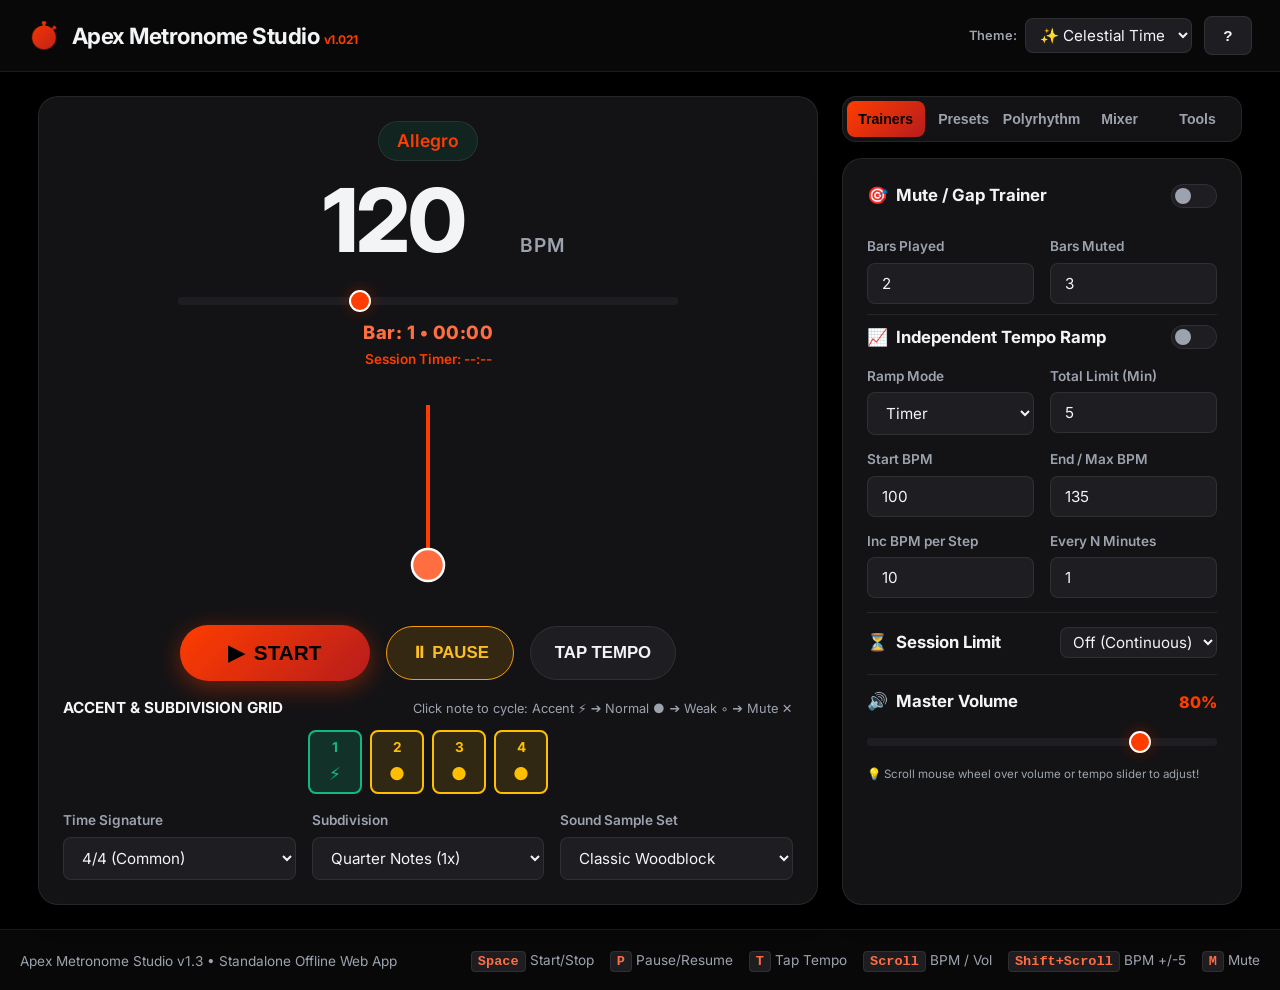
==== commit 8756215b: "Release Version 1.3: Preset option baseline resetting, full status bar displays, multi-laptop sync, " ====
--- a/metronome.html
+++ b/metronome.html
@@ -1,5 +1,5 @@
 <!DOCTYPE html>
-<html lang="en" data-theme="studio">
+<html lang="en" data-theme="celestial">
 <head>
   <meta charset="UTF-8">
   <meta name="viewport" content="width=device-width, initial-scale=1.0, maximum-scale=1.0, user-scalable=no">
@@ -14,7 +14,6 @@
   <style>
     /* Sub-beat node visual separator for beat groupings */
     .beat-node.main-beat-start {
-      border-left: 3px solid var(--accent-primary) !important;
       margin-left: 6px;
     }
   </style>
@@ -34,7 +33,8 @@
       <div class="control-group" style="flex-direction: row; align-items: center; gap: 8px;">
         <label for="themeSelect" style="font-size: 0.8rem;">Theme:</label>
         <select id="themeSelect" class="custom-select" style="padding: 6px 10px;">
-          <option value="studio" selected>Studio Emerald</option>
+          <option value="celestial" selected>✨ Celestial Time</option>
+          <option value="studio">Studio Emerald</option>
           <option value="dark">Dark Cyber</option>
           <option value="vintage">Vintage Wood</option>
           <option value="light">Studio Light</option>
@@ -419,7 +419,7 @@
 
   <!-- Footer Keyboard Helpers -->
   <footer class="app-footer">
-    <div>Apex Metronome Studio v1.021 • Standalone Offline Web App</div>
+    <div>Apex Metronome Studio v1.3 • Standalone Offline Web App</div>
     <div class="hotkey-list">
       <span><span class="kbd-badge">Space</span> Start/Stop</span>
       <span><span class="kbd-badge">P</span> Pause/Resume</span>
@@ -438,12 +438,12 @@
         <button id="btnCloseHelp" class="btn-close-modal">✕</button>
       </div>
       <div style="font-size: 0.9rem; display: flex; flex-direction: column; gap: 10px;">
-        <p><strong>🎼 Subdivisions Preset Routine:</strong> Picks 3 random uncompleted tempos between 30-150. Plays 7 subdivision stages (6 bars each) per tempo with 1-min breaks in between. Password <code>ArtisanOfGore</code> required at the end to log tempos as done!</p>
+        <p><strong>🎼 Subdivisions Preset Routine:</strong> Picks 3 random uncompleted tempos between 30-150. Plays 7 subdivision stages (6 bars each) per tempo with 30-sec breaks in between. Pass code verification prompt required at the end to log tempos as done!</p>
         <p><strong>🌐 Direct GitHub Sync:</strong> Paste your GitHub Personal Token once in Tab 2 to save progress directly to GitHub from your laptop or phone without Python!</p>
         <p><strong>🎯 Mute / Gap Trainer:</strong> Mutes designated bars during playback (e.g., 2 played, 3 muted) to improve internal rhythm stability.</p>
         <p><strong>📈 Independent Tempo Ramp:</strong> Set custom Start BPM and End BPM. Choose Bar mode or Time mode (e.g., +10 BPM every 1 min till 5 min)!</p>
         <p><strong>⏸️ Pause / Resume:</strong> Click PAUSE (or press key 'P') to freeze your practice/routine at any moment and RESUME right where you left off!</p>
-        <p><strong>🔒 Preset Deletion Protection:</strong> Admin password <code>ArtisanOfGore</code> prompt required to delete presets.</p>
+        <p><strong>🔒 Preset Deletion Protection:</strong> Admin verification required to delete presets.</p>
       </div>
     </div>
   </footer>
@@ -509,8 +509,22 @@
           const nextBpm = metronome.subdivisionsTempos[metronome.subdivisionsCurrentTempoIdx];
           const nextTempoIdx = metronome.subdivisionsCurrentTempoIdx + 1;
           const totalTempos = metronome.subdivisionsTempos.length;
-          mainStatusBar.textContent = `⏸️ 1-Min Break before Tempo ${nextTempoIdx}/${totalTempos} (${nextBpm} BPM): 00:${remainingSec.toString().padStart(2, '0')}`;
+          mainStatusBar.textContent = `⏸️ 30-Sec Break before Tempo ${nextTempoIdx}/${totalTempos} (${nextBpm} BPM): 00:${remainingSec.toString().padStart(2, '0')}`;
           mainStatusBar.style.color = '#f59e0b';
+          return;
+        }
+
+        if (metronome.subdivisionsRoutineActive) {
+          const stageIdx = metronome.subdivisionsCurrentStageIdx + 1;
+          const totalStages = metronome.subdivisionsStages.length;
+          const stageName = metronome.subdivisionsStages[metronome.subdivisionsCurrentStageIdx] ? metronome.subdivisionsStages[metronome.subdivisionsCurrentStageIdx].name : '';
+          const barInStage = metronome.subdivisionsBarInStage;
+          const tempoIdx = metronome.subdivisionsCurrentTempoIdx + 1;
+          const totalTempos = metronome.subdivisionsTempos.length;
+          const timeFormatted = formatMMSS(metronome.practiceElapsedSec || 0);
+
+          mainStatusBar.textContent = `Subdivisions (${metronome.tempo} BPM • ${tempoIdx}/${totalTempos}) • Stage ${stageIdx}/${totalStages} (${stageName}) • Bar ${barInStage}/6 • ${timeFormatted === '--:--' ? '00:00' : timeFormatted}`;
+          mainStatusBar.style.color = 'var(--accent-primary)';
           return;
         }
 
@@ -655,7 +669,7 @@
         polyGrid.innerHTML = '';
         for (let i = 0; i < metronome.polyBeats; i++) {
           const node = document.createElement('div');
-          node.className = 'beat-node';
+          node.className = 'beat-node main-beat-node';
           node.style.borderColor = 'var(--beat-poly)';
           node.innerHTML = `<span class="beat-num">P${i + 1}</span><span class="beat-icon">◆</span>`;
           polyGrid.appendChild(node);
@@ -693,9 +707,7 @@
         });
 
         if (beat === 0 && subStep === 0) {
-          if (!metronome.subdivisionsRoutineActive) {
-            updateMainStatusBar(measureCount, isBarMuted);
-          }
+          updateMainStatusBar(measureCount, isBarMuted);
         }
 
         if (screenFlashToggle.checked && !isBarMuted) {
@@ -713,9 +725,7 @@
       });
 
       window.addEventListener('practice-stopwatch-update', () => {
-        if (!metronome.subdivisionsRoutineActive) {
-          updateMainStatusBar();
-        }
+        updateMainStatusBar();
       });
 
       window.addEventListener('routine-break-start', () => updateMainStatusBar());
@@ -762,15 +772,25 @@
           const authHeader = token.startsWith('github_pat_') ? `Bearer ${token}` : `token ${token}`;
 
           let sha = null;
+          let existingRemoteList = [];
           const getRes = await fetch(url, {
             headers: { 'Authorization': authHeader }
           });
           if (getRes.ok) {
             const getData = await getRes.json();
             sha = getData.sha;
+            try {
+              const decodedStr = decodeURIComponent(escape(atob(getData.content.replace(/\s/g, ''))));
+              const parsed = JSON.parse(decodedStr);
+              if (Array.isArray(parsed)) existingRemoteList = parsed;
+            } catch (e) {}
           }
 
-          const jsonContent = JSON.stringify(newCompletedList, null, 2);
+          // Merge & deduplicate local + remote tempos so no device ever overwrites progress
+          const mergedList = Array.from(new Set([...existingRemoteList, ...newCompletedList]));
+          localStorage.setItem('apex_metronome_subdivisions_completed_tempos', JSON.stringify(mergedList));
+
+          const jsonContent = JSON.stringify(mergedList, null, 2);
           const contentEncoded = btoa(unescape(encodeURIComponent(jsonContent)));
 
           const bodyObj = {
@@ -793,6 +813,21 @@
         }
       }
 
+      async function fetchRemoteCompletedTempos() {
+        try {
+          const res = await fetch('completed_tempos.json?t=' + Date.now());
+          if (res.ok) {
+            const list = await res.json();
+            if (Array.isArray(list)) {
+              const local = getCompletedSubdivisionTempos();
+              const merged = Array.from(new Set([...local, ...list]));
+              localStorage.setItem('apex_metronome_subdivisions_completed_tempos', JSON.stringify(merged));
+            }
+          }
+        } catch (e) {}
+      }
+      fetchRemoteCompletedTempos();
+
       function getCompletedSubdivisionTempos() {
         try {
           const stored = localStorage.getItem('apex_metronome_subdivisions_completed_tempos');
@@ -807,17 +842,20 @@
       }
 
       function saveCompletedSubdivisionTempos(newCompletedList) {
-        localStorage.setItem('apex_metronome_subdivisions_completed_tempos', JSON.stringify(newCompletedList));
+        const local = getCompletedSubdivisionTempos();
+        const mergedList = Array.from(new Set([...local, ...newCompletedList]));
+
+        localStorage.setItem('apex_metronome_subdivisions_completed_tempos', JSON.stringify(mergedList));
         
         // 1. Post to local python server if available
         fetch('/api/save-progress', {
           method: 'POST',
           headers: { 'Content-Type': 'application/json' },
-          body: JSON.stringify(newCompletedList)
+          body: JSON.stringify(mergedList)
         }).catch(() => {});
 
         // 2. Direct GitHub REST API Sync (for laptop / mobile without Python)
-        syncDirectToGitHub(newCompletedList);
+        syncDirectToGitHub(mergedList);
       }
 
       // Fetch latest completed tempos from repo completed_tempos.json on startup
@@ -872,6 +910,18 @@
 
       // Built-in Default Presets Collection
       const BUILTIN_DEFAULT_PRESETS = [
+        {
+          id: "sixteenths_rhythm_training",
+          name: "16th Rhythm Training",
+          isSixteenthsRoutine: true,
+          isBuiltin: true
+        },
+        {
+          id: "eighths_rhythm_training",
+          name: "8ths Rhythm Training",
+          isEighthsRoutine: true,
+          isBuiltin: true
+        },
         {
           id: "subdivisions_preset",
           name: "Subdivisions (30-150)",
@@ -892,6 +942,28 @@
           rampMode: "time",
           rampStart: 120,
           rampTarget: 160,
+          rampInc: 10,
+          rampEveryMin: 1,
+          rampTotalMin: 5,
+          routineActive: true,
+          routineMaxRuns: 3,
+          routineBreakSec: 120,
+          isBuiltin: true
+        },
+        {
+          id: "full_fingers",
+          name: "Full Fingers",
+          tempo: 110,
+          beats: 4,
+          sub: 1,
+          sound: "woodblock",
+          gapEnabled: true,
+          barsPlayed: 2,
+          barsMuted: 3,
+          rampEnabled: true,
+          rampMode: "time",
+          rampStart: 110,
+          rampTarget: 150,
           rampInc: 10,
           rampEveryMin: 1,
           rampTotalMin: 5,
@@ -1001,6 +1073,20 @@
       }
 
       function applyPreset(p) {
+        resetAppToDefaults();
+
+        if (p.isSixteenthsRoutine) {
+          metronome.startSixteenthsTrainingRoutine();
+          document.getElementById('btnTabTrainers').click();
+          return;
+        }
+
+        if (p.isEighthsRoutine) {
+          metronome.startEighthsTrainingRoutine();
+          document.getElementById('btnTabTrainers').click();
+          return;
+        }
+
         if (p.isSubdivisionsRoutine) {
           const completedList = getCompletedSubdivisionTempos();
           const allTempos = [];
@@ -1022,7 +1108,7 @@
             selected.push(pool.splice(randIdx, 1)[0]);
           }
 
-          alert(`🎯 Subdivisions Session Selected Tempos:\n👉 ${selected.join(' BPM, ')} BPM\n\n(1-Minute Silence Break between each tempo)\n\nStarting Session...`);
+          alert(`🎯 Subdivisions Session Selected Tempos:\n👉 ${selected.join(' BPM, ')} BPM\n\n(30-Second Silence Break between each tempo)\n\nStarting Session...`);
           metronome.startSubdivisionsRoutine(selected);
           document.getElementById('btnTabTrainers').click();
           return;
@@ -1104,8 +1190,12 @@
           let descText = `${p.tempo || 120} BPM • ${p.beats || 4}/4 • ${p.sound || 'woodblock'}`;
           let nameText = p.name;
 
-          if (p.isSubdivisionsRoutine) {
-            descText = `Intelligent Routine • ${completedCount}/121 Tempos Completed (1-Min Breaks)`;
+          if (p.isSixteenthsRoutine) {
+            descText = `Interactive Training • 35 Patterns (4 Bars Each, 140 Bars Total)`;
+          } else if (p.isEighthsRoutine) {
+            descText = `Interactive Training • 12 Patterns (4 Bars Each, 48 Bars Total)`;
+          } else if (p.isSubdivisionsRoutine) {
+            descText = `Intelligent Routine • ${completedCount}/121 Tempos Completed (30-Sec Breaks)`;
           }
 
           item.innerHTML = `
@@ -1350,8 +1440,38 @@
         }
       });
 
+      window.addEventListener('eighths-training-update', (e) => {
+        const { stepIdx, totalSteps, patternName, barInStep, totalBarsInStep } = e.detail;
+
+        timeSignatureSelect.value = metronome.beatsPerMeasure;
+        subdivisionSelect.value = metronome.subdivision;
+        renderBeatGrid();
+
+        updateMainStatusBar(barInStep, false);
+        mainSessionTimerDisplay.textContent = `8ths Training • Step ${stepIdx}/${totalSteps}: "${patternName}"`;
+        mainSessionTimerDisplay.style.color = 'var(--accent-primary)';
+      });
+
+      window.addEventListener('sixteenths-training-update', (e) => {
+        const { stepIdx, totalSteps, patternName, barInStep, totalBarsInStep } = e.detail;
+
+        timeSignatureSelect.value = metronome.beatsPerMeasure;
+        subdivisionSelect.value = metronome.subdivision;
+        renderBeatGrid();
+
+        updateMainStatusBar(barInStep, false);
+        mainSessionTimerDisplay.textContent = `16th Training • Step ${stepIdx}/${totalSteps}: "${patternName}"`;
+        mainSessionTimerDisplay.style.color = 'var(--accent-primary)';
+      });
+
       function resetAppToDefaults() {
         metronome.stop();
+        metronome.eighthsTrainingRoutineActive = false;
+        metronome.eighthsCurrentStepIdx = 0;
+        metronome.eighthsBarInStep = 1;
+        metronome.sixteenthsTrainingRoutineActive = false;
+        metronome.sixteenthsCurrentStepIdx = 0;
+        metronome.sixteenthsBarInStep = 1;
         metronome.tempo = 120;
         metronome.beatsPerMeasure = 4;
         metronome.subdivision = 1;
@@ -1393,8 +1513,8 @@
         soundSetSelect.value = "woodblock";
 
         const themeSelect = document.getElementById('themeSelect');
-        if (themeSelect) themeSelect.value = "studio";
-        document.documentElement.setAttribute('data-theme', 'studio');
+        if (themeSelect) themeSelect.value = "celestial";
+        document.documentElement.setAttribute('data-theme', 'celestial');
 
         document.getElementById('gapTrainerToggle').checked = false;
         document.getElementById('barsPlayedInput').value = 2;
--- a/styles.css
+++ b/styles.css
@@ -63,6 +63,28 @@
   --beat-off: #44403c;
 }
 
+[data-theme="celestial"] {
+  --bg-primary: #000000;
+  --bg-secondary: #080808;
+  --bg-card: rgba(22, 22, 24, 0.9);
+  --bg-input: #1e1e22;
+  
+  --accent-primary: #ff3d00;
+  --accent-secondary: #ff6e40;
+  --accent-gradient: linear-gradient(135deg, #ff3d00 0%, #b71c1c 100%);
+  --accent-glow: rgba(255, 61, 0, 0.4);
+  
+  --text-main: #f3f4f6;
+  --text-muted: #9ca3af;
+  --border-color: rgba(255, 255, 255, 0.08);
+  
+  --beat-active: #ffbf00;
+  --beat-accent: #10b981;
+  --beat-sub: #3b82f6;
+  --beat-poly: #ec4899;
+  --beat-off: #1e1e22;
+}
+
 [data-theme="light"] {
   --bg-primary: #f8fafc;
   --bg-secondary: #ffffff;
@@ -448,6 +470,8 @@
 }
 
 .beat-node {
+  width: 54px;
+  height: 64px;
   background: var(--beat-off);
   border-radius: var(--radius-sm);
   display: flex;
@@ -472,18 +496,22 @@
 
 /* Beat States */
 .beat-node[data-state="accent"] {
-  background: rgba(245, 158, 11, 0.18);
-  border-color: var(--beat-accent);
-  color: var(--beat-accent);
-}
-.beat-node[data-state="accent"] .beat-num { color: var(--beat-accent); }
+  background: rgba(16, 185, 129, 0.18);
+  border-color: #10b981;
+  color: #10b981;
+}
+.beat-node[data-state="accent"] .beat-num { color: #10b981; }
 
 .beat-node[data-state="normal"] {
-  background: rgba(16, 185, 129, 0.15);
+  background: rgba(255, 191, 0, 0.12);
   border-color: var(--beat-active);
   color: var(--beat-active);
 }
 .beat-node[data-state="normal"] .beat-num { color: var(--beat-active); }
+
+.beat-node.main-beat-start {
+  margin-left: 6px;
+}
 
 .beat-node[data-state="weak"] {
   background: rgba(59, 130, 246, 0.15);
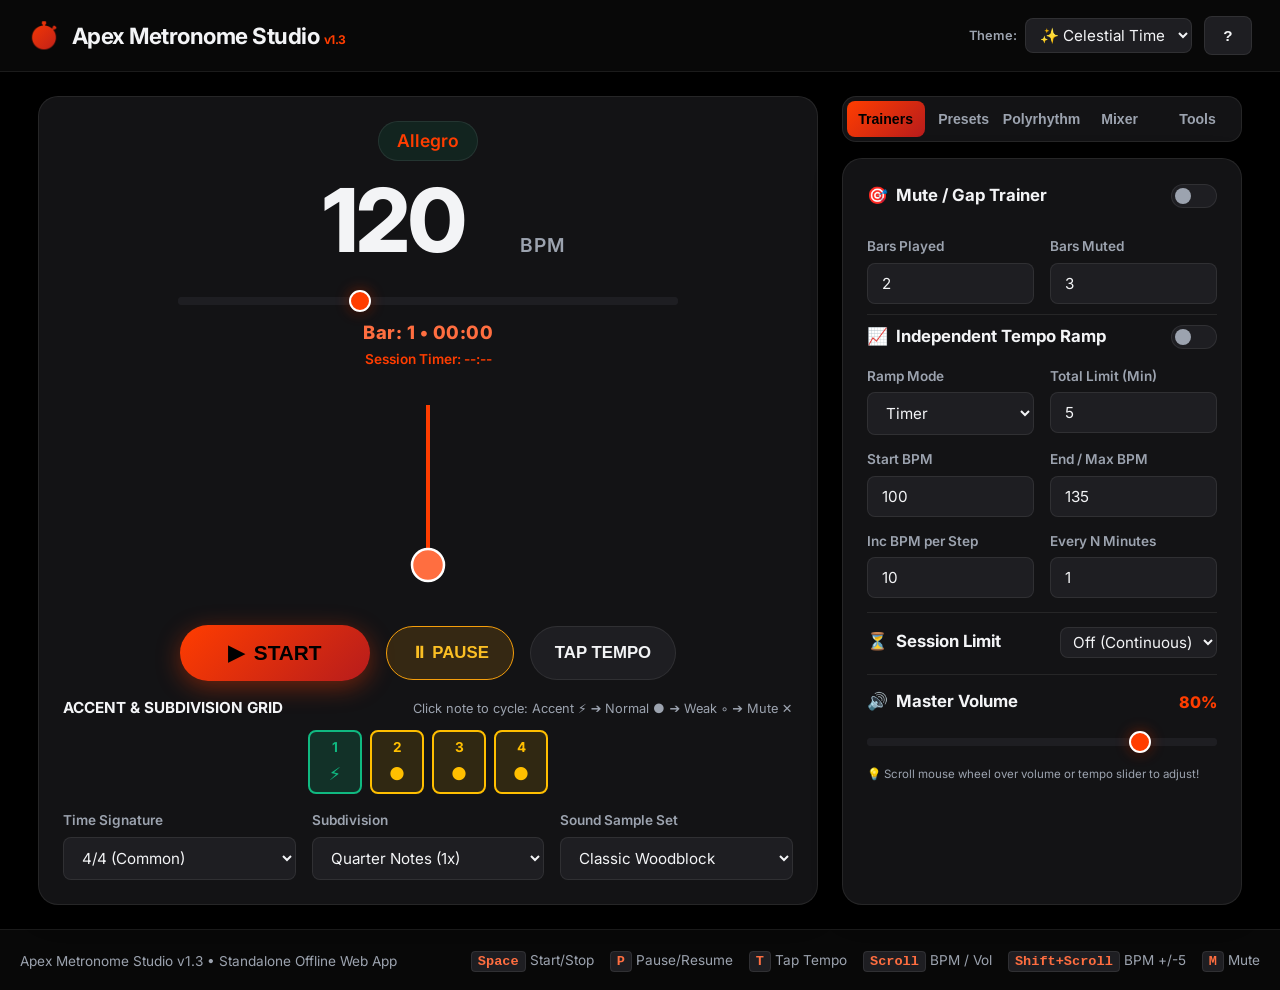
==== commit 08edf5ed: "Add cache-busting v1.3 query strings for GitHub Pages theme rendering" ====
--- a/metronome.html
+++ b/metronome.html
@@ -3,11 +3,11 @@
 <head>
   <meta charset="UTF-8">
   <meta name="viewport" content="width=device-width, initial-scale=1.0, maximum-scale=1.0, user-scalable=no">
-  <title>Apex Metronome Studio v1.021</title>
+  <title>Apex Metronome Studio v1.3</title>
   <meta name="theme-color" content="#121214">
   <meta name="apple-mobile-web-app-capable" content="yes">
   <meta name="apple-mobile-web-app-status-bar-style" content="black-translucent">
-  <link rel="stylesheet" href="styles.css">
+  <link rel="stylesheet" href="styles.css?v=1.3">
   <link rel="preconnect" href="https://fonts.googleapis.com">
   <link rel="preconnect" href="https://fonts.gstatic.com" crossorigin>
   <link href="https://fonts.googleapis.com/css2?family=Inter:wght@400;500;600;700;800&display=swap" rel="stylesheet">
@@ -27,7 +27,7 @@
   <header class="app-header">
     <div class="brand-title">
       <span class="brand-icon">⏱️</span>
-      <span>Apex Metronome Studio <span style="font-size:0.75rem; color:var(--accent-primary); font-weight:700;">v1.021</span></span>
+      <span>Apex Metronome Studio <span style="font-size:0.75rem; color:var(--accent-primary); font-weight:700;">v1.3</span></span>
     </div>
     <div class="header-actions">
       <div class="control-group" style="flex-direction: row; align-items: center; gap: 8px;">
@@ -449,7 +449,7 @@
   </footer>
 
   <!-- Attach JavaScript Engine & Controllers -->
-  <script src="metronome.js"></script>
+  <script src="metronome.js?v=1.3"></script>
   <script>
     document.addEventListener('DOMContentLoaded', () => {
       // Elements
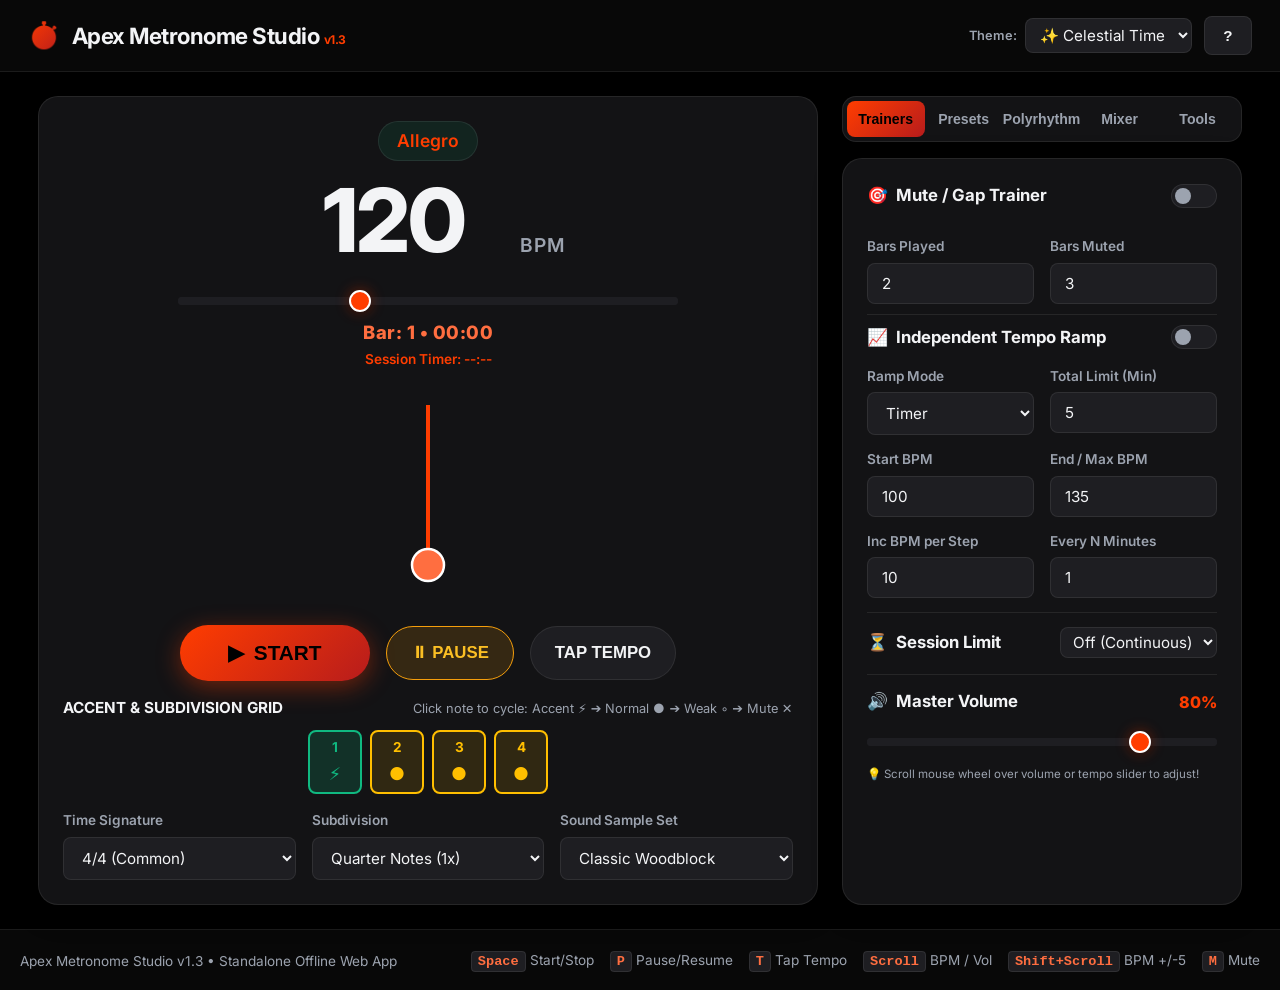
==== commit 2a3cf5c2: "Update v1.31: Pause/resume timer recovery, 2-bar tempo change mute override, and vivid state-specifi" ====
--- a/metronome.html
+++ b/metronome.html
@@ -7,7 +7,7 @@
   <meta name="theme-color" content="#121214">
   <meta name="apple-mobile-web-app-capable" content="yes">
   <meta name="apple-mobile-web-app-status-bar-style" content="black-translucent">
-  <link rel="stylesheet" href="styles.css?v=1.3">
+  <link rel="stylesheet" href="styles.css?v=1.31">
   <link rel="preconnect" href="https://fonts.googleapis.com">
   <link rel="preconnect" href="https://fonts.gstatic.com" crossorigin>
   <link href="https://fonts.googleapis.com/css2?family=Inter:wght@400;500;600;700;800&display=swap" rel="stylesheet">
@@ -449,7 +449,7 @@
   </footer>
 
   <!-- Attach JavaScript Engine & Controllers -->
-  <script src="metronome.js?v=1.3"></script>
+  <script src="metronome.js?v=1.31"></script>
   <script>
     document.addEventListener('DOMContentLoaded', () => {
       // Elements
--- a/styles.css
+++ b/styles.css
@@ -528,14 +528,51 @@
 
 .beat-node.active-now {
   transform: scale(1.15);
-  box-shadow: 0 0 16px var(--accent-glow);
+  box-shadow: 0 0 18px var(--accent-glow);
   border-color: #fff !important;
 }
 
+.beat-node[data-state="accent"].active-now {
+  transform: scale(1.18);
+  box-shadow: 0 0 22px rgba(16, 185, 129, 0.9);
+  border-color: #10b981 !important;
+  background: rgba(16, 185, 129, 0.45) !important;
+  color: #ffffff !important;
+}
+
+.beat-node[data-state="accent"].active-now .beat-num,
+.beat-node[data-state="accent"].active-now .beat-icon {
+  color: #ffffff !important;
+}
+
+.beat-node[data-state="normal"].active-now {
+  transform: scale(1.15);
+  box-shadow: 0 0 20px rgba(255, 191, 0, 0.9);
+  border-color: #ffbf00 !important;
+  background: rgba(255, 191, 0, 0.35) !important;
+  color: #ffffff !important;
+}
+
+.beat-node[data-state="normal"].active-now .beat-num,
+.beat-node[data-state="normal"].active-now .beat-icon {
+  color: #ffffff !important;
+}
+
+.beat-node[data-state="weak"].active-now {
+  transform: scale(1.12);
+  box-shadow: 0 0 16px rgba(59, 130, 246, 0.85);
+  border-color: #3b82f6 !important;
+  background: rgba(59, 130, 246, 0.35) !important;
+}
+
+.beat-node[data-state="mute"].active-now {
+  transform: scale(1.05);
+  box-shadow: 0 0 10px rgba(255, 255, 255, 0.25);
+  border-color: rgba(255, 255, 255, 0.4) !important;
+}
+
 .beat-node.subnote-node.active-now {
-  transform: scale(0.95);
-  box-shadow: 0 0 12px var(--accent-glow);
-  border-color: #fff !important;
+  transform: scale(0.98);
 }
 
 /* Dropdowns & Custom Inputs */
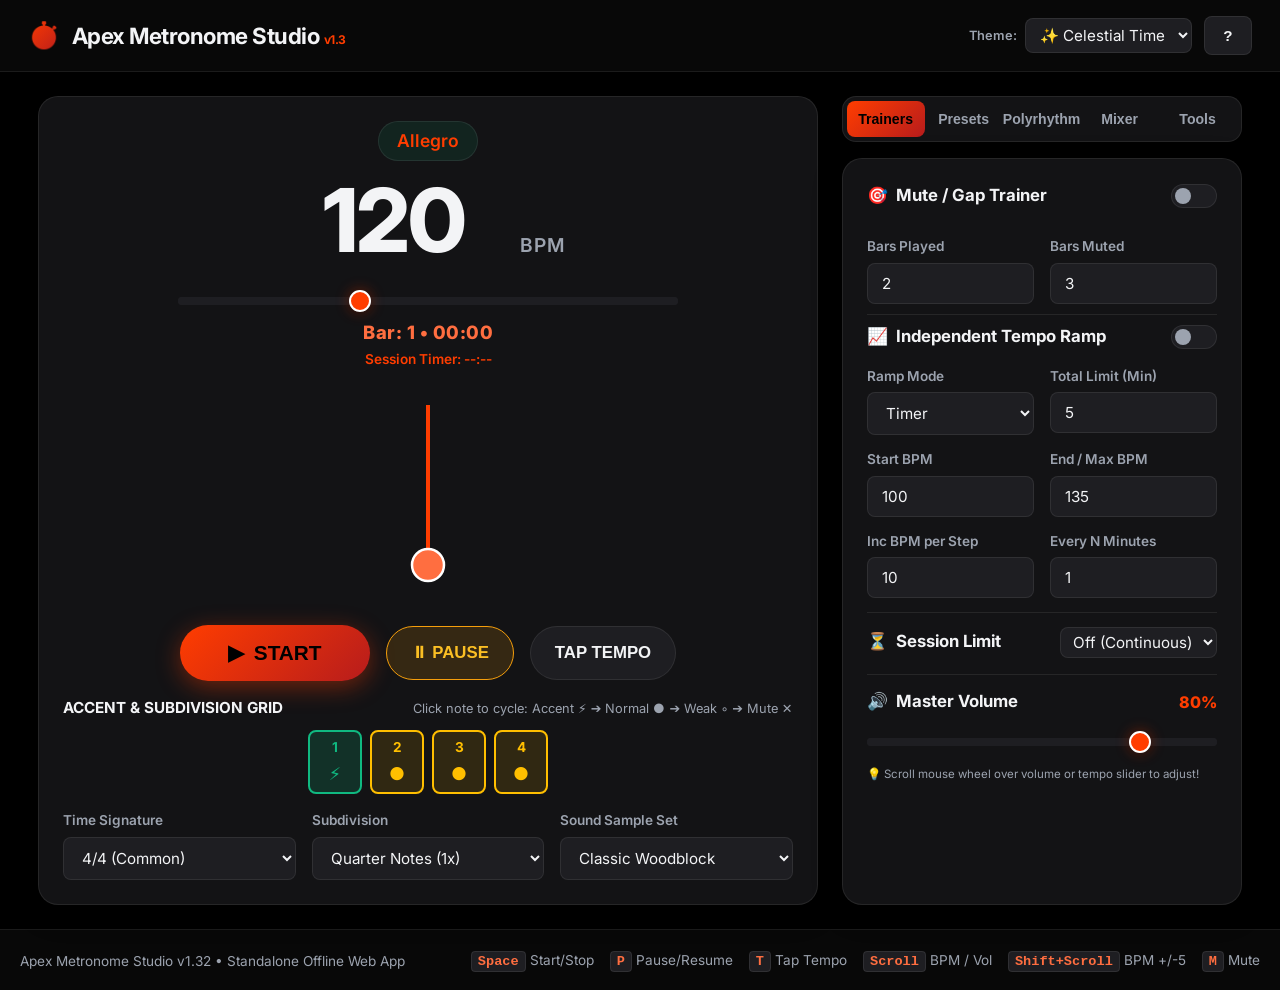
==== commit 3202b2bb: "Release v1.32: Password modal with masked input and retry/cancel, universal last-bar chime on all pr" ====
--- a/metronome.html
+++ b/metronome.html
@@ -3,11 +3,11 @@
 <head>
   <meta charset="UTF-8">
   <meta name="viewport" content="width=device-width, initial-scale=1.0, maximum-scale=1.0, user-scalable=no">
-  <title>Apex Metronome Studio v1.3</title>
+  <title>Apex Metronome Studio v1.32</title>
   <meta name="theme-color" content="#121214">
   <meta name="apple-mobile-web-app-capable" content="yes">
   <meta name="apple-mobile-web-app-status-bar-style" content="black-translucent">
-  <link rel="stylesheet" href="styles.css?v=1.31">
+  <link rel="stylesheet" href="styles.css?v=1.32">
   <link rel="preconnect" href="https://fonts.googleapis.com">
   <link rel="preconnect" href="https://fonts.gstatic.com" crossorigin>
   <link href="https://fonts.googleapis.com/css2?family=Inter:wght@400;500;600;700;800&display=swap" rel="stylesheet">
@@ -419,7 +419,7 @@
 
   <!-- Footer Keyboard Helpers -->
   <footer class="app-footer">
-    <div>Apex Metronome Studio v1.3 • Standalone Offline Web App</div>
+    <div>Apex Metronome Studio v1.32 • Standalone Offline Web App</div>
     <div class="hotkey-list">
       <span><span class="kbd-badge">Space</span> Start/Stop</span>
       <span><span class="kbd-badge">P</span> Pause/Resume</span>
@@ -446,10 +446,31 @@
         <p><strong>🔒 Preset Deletion Protection:</strong> Admin verification required to delete presets.</p>
       </div>
     </div>
-  </footer>
+  </div>
+
+  <!-- Admin Password Verification Modal -->
+  <div id="modalPassword" class="modal-overlay">
+    <div class="modal-body" style="max-width: 380px; text-align: center; background: var(--bg-card); border: 1px solid var(--border-color); border-radius: var(--radius-md); padding: 20px;">
+      <div class="modal-header" style="display: flex; justify-content: space-between; align-items: center; margin-bottom: 12px;">
+        <div class="modal-title" style="font-weight: 700; color: var(--accent-primary); font-size: 1.1rem;">🔒 Admin Verification</div>
+        <button id="btnClosePasswordModal" class="btn-close-modal">✕</button>
+      </div>
+      <p style="font-size: 0.88rem; color: var(--text-muted); margin-bottom: 14px;">
+        Enter Admin Password to delete preset:
+      </p>
+      <input type="password" id="inputAdminPassword" class="custom-input" placeholder="Password..." style="width: 100%; text-align: center; margin-bottom: 10px; font-size: 1rem;">
+      <div id="passwordErrorMsg" style="color: #ef4444; font-size: 0.82rem; font-weight: 600; display: none; margin-bottom: 12px;">
+        ❌ Incorrect Password. Please try again.
+      </div>
+      <div style="display: flex; gap: 10px; justify-content: center; margin-top: 5px;">
+        <button id="btnSubmitPassword" class="btn-bump" style="background: var(--accent-primary); color: #000; flex: 1; font-weight: 700; padding: 8px;">Submit</button>
+        <button id="btnCancelPassword" class="btn-bump" style="background: rgba(255, 255, 255, 0.06); color: var(--text-color); border: 1px solid var(--border-color); flex: 1; padding: 8px;">Cancel</button>
+      </div>
+    </div>
+  </div>
 
   <!-- Attach JavaScript Engine & Controllers -->
-  <script src="metronome.js?v=1.31"></script>
+  <script src="metronome.js?v=1.32"></script>
   <script>
     document.addEventListener('DOMContentLoaded', () => {
       // Elements
@@ -523,7 +544,7 @@
           const totalTempos = metronome.subdivisionsTempos.length;
           const timeFormatted = formatMMSS(metronome.practiceElapsedSec || 0);
 
-          mainStatusBar.textContent = `Subdivisions (${metronome.tempo} BPM • ${tempoIdx}/${totalTempos}) • Stage ${stageIdx}/${totalStages} (${stageName}) • Bar ${barInStage}/6 • ${timeFormatted === '--:--' ? '00:00' : timeFormatted}`;
+          mainStatusBar.textContent = `Subdivisions (${metronome.tempo} BPM • ${tempoIdx}/${totalTempos}) • Stage ${stageIdx}/${totalStages} (${stageName}) • Bar ${barInStage}/4 • ${timeFormatted === '--:--' ? '00:00' : timeFormatted}`;
           mainStatusBar.style.color = 'var(--accent-primary)';
           return;
         }
@@ -892,7 +913,7 @@
           densityText = "Subdivisions ON";
         }
 
-        mainStatusBar.textContent = `Tempo ${tempoIdx}/${totalTempos} (${currentBpm} BPM) • Stage ${stageIdx}/${totalStages} (${stageName}) • Bar ${barInStage}/6 [${densityText}]`;
+        mainStatusBar.textContent = `Tempo ${tempoIdx}/${totalTempos} (${currentBpm} BPM) • Stage ${stageIdx}/${totalStages} (${stageName}) • Bar ${barInStage}/4 [${densityText}]`;
         mainStatusBar.style.color = isMutedQuarterBar ? '#ef4444' : (playFullSubdivisions ? 'var(--accent-secondary)' : '#f59e0b');
       });
 
@@ -914,6 +935,12 @@
           id: "sixteenths_rhythm_training",
           name: "16th Rhythm Training",
           isSixteenthsRoutine: true,
+          isBuiltin: true
+        },
+        {
+          id: "triplets_rhythm_training",
+          name: "8th Triplet Rhythm Training",
+          isTripletsRoutine: true,
           isBuiltin: true
         },
         {
@@ -1081,6 +1108,12 @@
           return;
         }
 
+        if (p.isTripletsRoutine) {
+          metronome.startTripletsTrainingRoutine();
+          document.getElementById('btnTabTrainers').click();
+          return;
+        }
+
         if (p.isEighthsRoutine) {
           metronome.startEighthsTrainingRoutine();
           document.getElementById('btnTabTrainers').click();
@@ -1099,13 +1132,26 @@
             return;
           }
 
-          // Randomly select up to 3 uncompleted tempos
+          // Randomly select up to 3 uncompleted tempos with at least 10 BPM gap
           const selected = [];
-          const pool = [...uncompleted];
-          const count = Math.min(3, pool.length);
-          for (let i = 0; i < count; i++) {
-            const randIdx = Math.floor(Math.random() * pool.length);
-            selected.push(pool.splice(randIdx, 1)[0]);
+          let candidates = [...uncompleted];
+
+          while (selected.length < 3 && candidates.length > 0) {
+            const validWithGap = candidates.filter(cand => 
+              selected.every(sel => Math.abs(cand - sel) >= 10)
+            );
+
+            if (validWithGap.length > 0) {
+              const randIdx = Math.floor(Math.random() * validWithGap.length);
+              const chosen = validWithGap[randIdx];
+              selected.push(chosen);
+              candidates = candidates.filter(cand => cand !== chosen);
+            } else {
+              const randIdx = Math.floor(Math.random() * candidates.length);
+              const chosen = candidates[randIdx];
+              selected.push(chosen);
+              candidates = candidates.filter(cand => cand !== chosen);
+            }
           }
 
           alert(`🎯 Subdivisions Session Selected Tempos:\n👉 ${selected.join(' BPM, ')} BPM\n\n(30-Second Silence Break between each tempo)\n\nStarting Session...`);
@@ -1192,6 +1238,8 @@
 
           if (p.isSixteenthsRoutine) {
             descText = `Interactive Training • 35 Patterns (4 Bars Each, 140 Bars Total)`;
+          } else if (p.isTripletsRoutine) {
+            descText = `Interactive Training • 22 Patterns (4 Bars Each, 88 Bars Total)`;
           } else if (p.isEighthsRoutine) {
             descText = `Interactive Training • 12 Patterns (4 Bars Each, 48 Bars Total)`;
           } else if (p.isSubdivisionsRoutine) {
@@ -1213,20 +1261,16 @@
           item.querySelector('[data-del-id]').addEventListener('click', (e) => {
             e.stopPropagation();
 
-            const enteredPwd = prompt("🔒 Enter Admin Password to delete preset:");
-            if (enteredPwd !== "ArtisanOfGore") {
-              alert("⚠️ Incorrect Password! Preset deletion locked.");
-              return;
-            }
-
             if (p.isBuiltin) {
               alert("⚠️ Built-in default presets cannot be deleted.");
               return;
             }
 
-            const currentCustom = getUserCustomPresets().filter(item => (item.id || item.name) !== (p.id || p.name));
-            localStorage.setItem('apex_metronome_user_presets', JSON.stringify(currentCustom));
-            renderPresetsUI();
+            openPasswordModal(() => {
+              const currentCustom = getUserCustomPresets().filter(item => (item.id || item.name) !== (p.id || p.name));
+              localStorage.setItem('apex_metronome_user_presets', JSON.stringify(currentCustom));
+              renderPresetsUI();
+            });
           });
 
           presetList.appendChild(item);
@@ -1464,6 +1508,18 @@
         mainSessionTimerDisplay.style.color = 'var(--accent-primary)';
       });
 
+      window.addEventListener('triplets-training-update', (e) => {
+        const { stepIdx, totalSteps, patternName, barInStep, totalBarsInStep } = e.detail;
+
+        timeSignatureSelect.value = metronome.beatsPerMeasure;
+        subdivisionSelect.value = metronome.subdivision;
+        renderBeatGrid();
+
+        updateMainStatusBar(barInStep, false);
+        mainSessionTimerDisplay.textContent = `8th Triplet Training • Step ${stepIdx}/${totalSteps}: "${patternName}"`;
+        mainSessionTimerDisplay.style.color = 'var(--accent-primary)';
+      });
+
       function resetAppToDefaults() {
         metronome.stop();
         metronome.eighthsTrainingRoutineActive = false;
@@ -1472,6 +1528,9 @@
         metronome.sixteenthsTrainingRoutineActive = false;
         metronome.sixteenthsCurrentStepIdx = 0;
         metronome.sixteenthsBarInStep = 1;
+        metronome.tripletsTrainingRoutineActive = false;
+        metronome.tripletsCurrentStepIdx = 0;
+        metronome.tripletsBarInStep = 1;
         metronome.tempo = 120;
         metronome.beatsPerMeasure = 4;
         metronome.subdivision = 1;
@@ -1570,6 +1629,57 @@
       const modalHelp = document.getElementById('modalHelp');
       document.getElementById('btnOpenHelp').addEventListener('click', () => modalHelp.classList.add('open'));
       document.getElementById('btnCloseHelp').addEventListener('click', () => modalHelp.classList.remove('open'));
+
+      // Password Modal Handlers
+      let pendingPasswordAction = null;
+      const modalPassword = document.getElementById('modalPassword');
+      const inputAdminPassword = document.getElementById('inputAdminPassword');
+      const passwordErrorMsg = document.getElementById('passwordErrorMsg');
+      const btnSubmitPassword = document.getElementById('btnSubmitPassword');
+      const btnCancelPassword = document.getElementById('btnCancelPassword');
+      const btnClosePasswordModal = document.getElementById('btnClosePasswordModal');
+
+      function openPasswordModal(onSuccess) {
+        pendingPasswordAction = onSuccess;
+        inputAdminPassword.value = '';
+        passwordErrorMsg.style.display = 'none';
+        modalPassword.classList.add('open');
+        setTimeout(() => inputAdminPassword.focus(), 100);
+      }
+
+      function closePasswordModal() {
+        modalPassword.classList.remove('open');
+        pendingPasswordAction = null;
+        inputAdminPassword.value = '';
+        passwordErrorMsg.style.display = 'none';
+      }
+
+      function submitPassword() {
+        if (!pendingPasswordAction) return;
+        if (inputAdminPassword.value === "ArtisanOfGore") {
+          const action = pendingPasswordAction;
+          closePasswordModal();
+          action();
+        } else {
+          passwordErrorMsg.style.display = 'block';
+          inputAdminPassword.value = '';
+          inputAdminPassword.focus();
+        }
+      }
+
+      if (btnSubmitPassword) btnSubmitPassword.addEventListener('click', submitPassword);
+      if (btnCancelPassword) btnCancelPassword.addEventListener('click', closePasswordModal);
+      if (btnClosePasswordModal) btnClosePasswordModal.addEventListener('click', closePasswordModal);
+      if (inputAdminPassword) {
+        inputAdminPassword.addEventListener('keydown', (e) => {
+          if (e.key === 'Enter') {
+            e.preventDefault();
+            submitPassword();
+          } else if (e.key === 'Escape') {
+            closePasswordModal();
+          }
+        });
+      }
     });
   </script>
 </body>
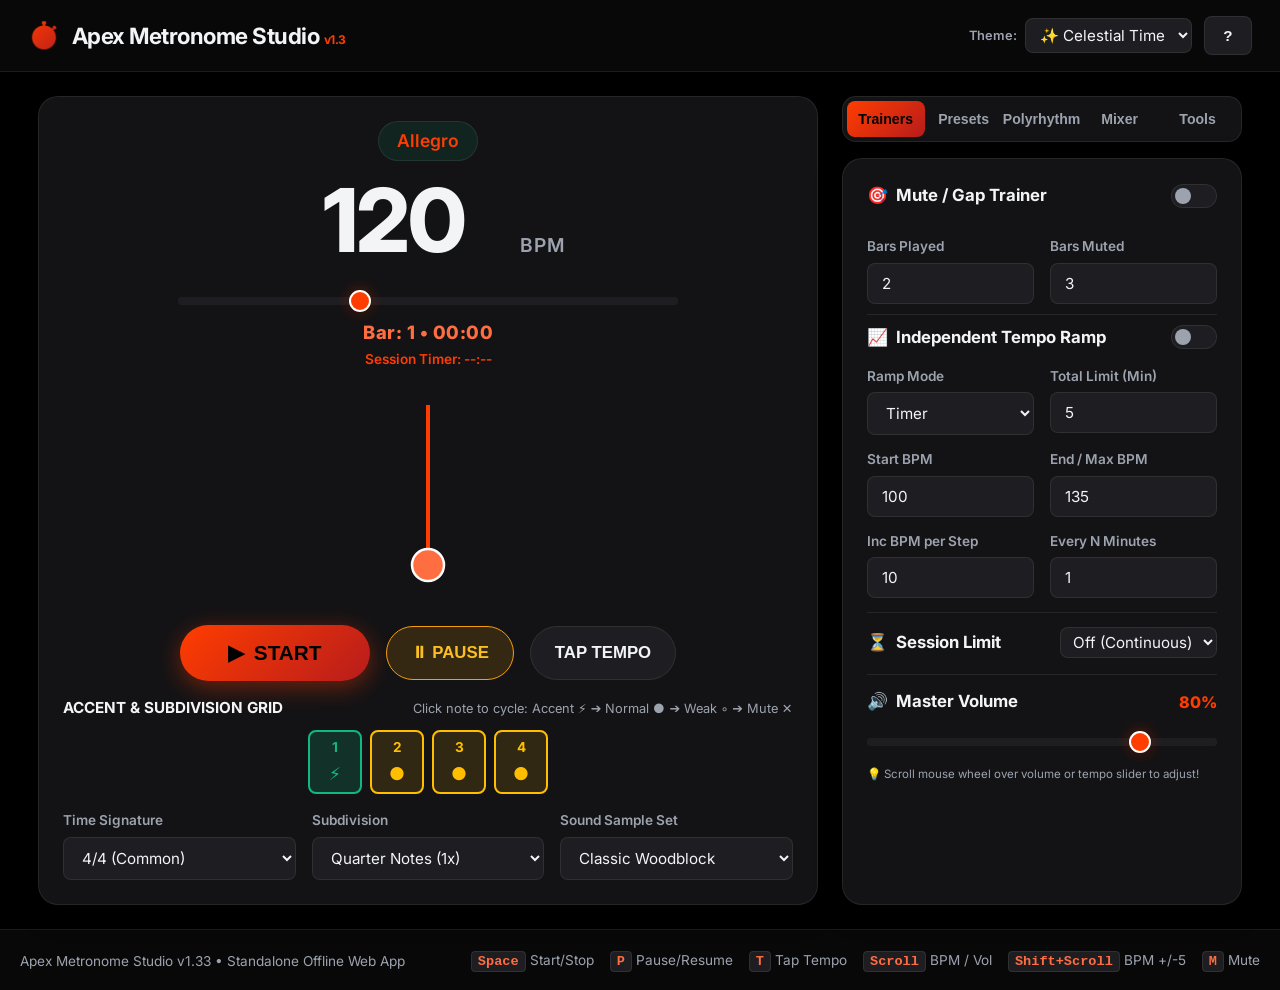
==== commit 11420602: "Release v1.33: Enhanced mobile compatibility, touch responsiveness, zero-clipping layout, and cache-" ====
--- a/metronome.html
+++ b/metronome.html
@@ -3,11 +3,11 @@
 <head>
   <meta charset="UTF-8">
   <meta name="viewport" content="width=device-width, initial-scale=1.0, maximum-scale=1.0, user-scalable=no">
-  <title>Apex Metronome Studio v1.32</title>
+  <title>Apex Metronome Studio v1.33</title>
   <meta name="theme-color" content="#121214">
   <meta name="apple-mobile-web-app-capable" content="yes">
   <meta name="apple-mobile-web-app-status-bar-style" content="black-translucent">
-  <link rel="stylesheet" href="styles.css?v=1.32">
+  <link rel="stylesheet" href="styles.css?v=1.33">
   <link rel="preconnect" href="https://fonts.googleapis.com">
   <link rel="preconnect" href="https://fonts.gstatic.com" crossorigin>
   <link href="https://fonts.googleapis.com/css2?family=Inter:wght@400;500;600;700;800&display=swap" rel="stylesheet">
@@ -419,7 +419,7 @@
 
   <!-- Footer Keyboard Helpers -->
   <footer class="app-footer">
-    <div>Apex Metronome Studio v1.32 • Standalone Offline Web App</div>
+    <div>Apex Metronome Studio v1.33 • Standalone Offline Web App</div>
     <div class="hotkey-list">
       <span><span class="kbd-badge">Space</span> Start/Stop</span>
       <span><span class="kbd-badge">P</span> Pause/Resume</span>
@@ -470,7 +470,7 @@
   </div>
 
   <!-- Attach JavaScript Engine & Controllers -->
-  <script src="metronome.js?v=1.32"></script>
+  <script src="metronome.js?v=1.33"></script>
   <script>
     document.addEventListener('DOMContentLoaded', () => {
       // Elements
--- a/styles.css
+++ b/styles.css
@@ -851,3 +851,277 @@
   font-size: 1.4rem;
   cursor: pointer;
 }
+
+/* ==========================================================================
+   Mobile & Responsive Web Compatibility Styles
+   ========================================================================== */
+
+/* Universal Touch Optimization (Eliminates 300ms mobile tap delay) */
+button, 
+select, 
+input, 
+.beat-node, 
+.tab-btn, 
+.preset-item, 
+.switch, 
+.kbd-badge {
+  touch-action: manipulation;
+  -webkit-tap-highlight-color: transparent;
+}
+
+/* Tablet & Smaller Screens Layout Adjustments (< 1024px) */
+@media (max-width: 1024px) {
+  .main-container {
+    grid-template-columns: 1fr;
+    width: 96%;
+    margin: 12px auto;
+    gap: 16px;
+  }
+}
+
+/* Mobile Screens (Smartphones < 768px) */
+@media (max-width: 768px) {
+  html, body {
+    overflow-x: hidden;
+    width: 100%;
+  }
+
+  body {
+    padding-bottom: max(16px, env(safe-area-inset-bottom));
+  }
+
+  .main-container {
+    width: 100%;
+    padding: 0 8px;
+    margin: 8px auto;
+  }
+
+  .glass-panel {
+    padding: 14px 12px;
+    border-radius: var(--radius-md);
+  }
+
+  .app-header {
+    flex-direction: column;
+    gap: 10px;
+    padding: 10px 12px;
+    text-align: center;
+  }
+
+  .header-actions {
+    width: 100%;
+    justify-content: center;
+    flex-wrap: wrap;
+    gap: 8px;
+  }
+
+  .brand-title {
+    font-size: 1.2rem;
+  }
+
+  .status-bar-container {
+    padding: 10px 12px;
+  }
+
+  #mainStatusBar {
+    font-size: clamp(0.85rem, 3.5vw, 1.05rem);
+    line-height: 1.35;
+    word-break: break-word;
+  }
+
+  #mainSessionTimerDisplay {
+    font-size: clamp(0.9rem, 4vw, 1.15rem);
+  }
+
+  .bpm-input {
+    font-size: clamp(3.2rem, 14vw, 5rem);
+    width: 160px;
+  }
+
+  .bpm-label {
+    font-size: 1rem;
+  }
+
+  .tempo-term-badge {
+    font-size: 0.95rem;
+    padding: 4px 14px;
+  }
+
+  /* Action Buttons Bar: Fits START and PAUSE side-by-side on mobile without clipping */
+  .primary-actions-bar {
+    width: 100%;
+    gap: 8px;
+    margin: 14px 0 10px 0;
+    display: flex;
+    justify-content: center;
+  }
+
+  .btn-play-master {
+    flex: 1;
+    max-width: 180px;
+    padding: 12px 14px;
+    font-size: 1rem;
+    justify-content: center;
+    white-space: nowrap;
+  }
+
+  .btn-action-lg {
+    flex: 1;
+    max-width: 140px;
+    padding: 12px 10px;
+    font-size: 0.95rem;
+    text-align: center;
+    justify-content: center;
+    white-space: nowrap;
+  }
+
+  /* Pendulum Canvas Responsiveness */
+  #pendulumCanvas {
+    width: 100% !important;
+    max-width: 100% !important;
+    height: auto !important;
+    max-height: 180px;
+  }
+
+  /* BPM Controls Row Fit */
+  .bpm-controls-row {
+    width: 100%;
+    gap: 6px;
+  }
+
+  .bpm-slider-container {
+    flex: 1;
+    width: 100%;
+  }
+
+  .btn-bump {
+    padding: 8px 10px;
+    font-size: 0.85rem;
+    min-width: 40px;
+  }
+
+  /* Responsive Tabs Bar */
+  .tabs-bar {
+    display: flex;
+    overflow-x: auto;
+    -webkit-overflow-scrolling: touch;
+    scroll-snap-type: x mandatory;
+    gap: 6px;
+    padding-bottom: 4px;
+  }
+
+  .tabs-bar::-webkit-scrollbar {
+    display: none;
+  }
+
+  .tab-btn {
+    flex: 0 0 auto;
+    scroll-snap-align: start;
+    padding: 10px 14px;
+    font-size: 0.85rem;
+    min-height: 44px;
+    white-space: nowrap;
+  }
+
+  /* Responsive Beat Grid */
+  .beat-grid-wrapper {
+    width: 100%;
+    overflow-x: hidden;
+  }
+
+  .grid-title-row {
+    flex-wrap: wrap;
+    gap: 6px;
+  }
+
+  .beat-grid {
+    width: 100%;
+    gap: 5px;
+    justify-content: center;
+  }
+
+  .beat-node.main-beat-node {
+    width: clamp(38px, 12vw, 54px);
+    height: clamp(48px, 15vw, 64px);
+  }
+
+  .beat-node.subnote-node {
+    width: clamp(28px, 9vw, 40px);
+    height: clamp(36px, 12vw, 48px);
+    font-size: 0.72em;
+  }
+
+  /* Preset Items & Controls Grid */
+  .controls-grid {
+    grid-template-columns: 1fr;
+    gap: 12px;
+  }
+
+  .preset-item {
+    padding: 12px 14px;
+    min-height: 50px;
+  }
+
+  .preset-item button[data-del-id] {
+    min-width: 38px;
+    min-height: 38px;
+    font-size: 1.1rem;
+  }
+
+  /* Volume Mixer Rows */
+  .mixer-row {
+    flex-wrap: wrap;
+    gap: 8px;
+  }
+
+  .mixer-label {
+    width: 90px;
+    font-size: 0.85rem;
+  }
+
+  .mixer-row input[type="range"] {
+    flex: 1;
+    min-width: 120px;
+  }
+
+  /* Footer & Modals */
+  .app-footer {
+    flex-direction: column;
+    gap: 12px;
+    padding: 16px;
+    text-align: center;
+  }
+
+  .hotkey-list {
+    flex-wrap: wrap;
+    justify-content: center;
+    gap: 8px;
+    font-size: 0.78rem;
+  }
+
+  .modal-body {
+    width: 92vw;
+    max-width: 440px;
+    padding: 20px;
+    max-height: 90vh;
+    overflow-y: auto;
+  }
+}
+
+/* Small Smartphone Screens (< 480px) */
+@media (max-width: 480px) {
+  .beat-node.main-beat-node {
+    width: clamp(34px, 11vw, 46px);
+    height: clamp(44px, 14vw, 56px);
+  }
+
+  .beat-node.subnote-node {
+    width: clamp(26px, 8vw, 36px);
+    height: clamp(34px, 11vw, 42px);
+  }
+
+  .tab-btn {
+    font-size: 0.8rem;
+    padding: 8px 10px;
+  }
+}
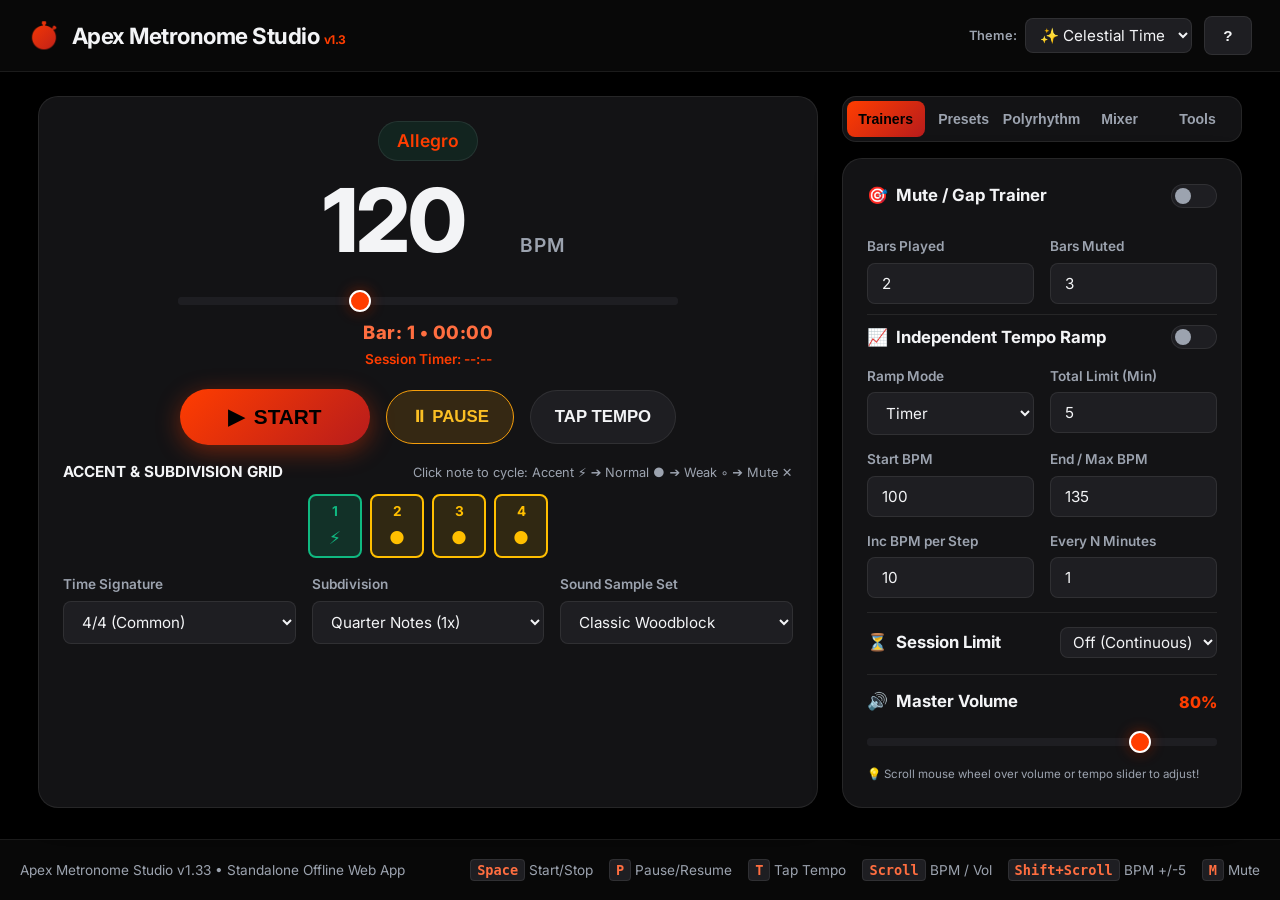
==== commit ff854d08: "v1.38: Add Half Notes (0.5x), descending presets, random time sigs, 8th note swing fix, remove pendu" ====
--- a/metronome.html
+++ b/metronome.html
@@ -72,11 +72,6 @@
         </div>
       </div>
 
-      <!-- Swinging Pendulum Canvas -->
-      <div class="visual-section">
-        <canvas id="pendulumCanvas" width="480" height="220"></canvas>
-      </div>
-
       <!-- Main Action Buttons (START / STOP, PAUSE / RESUME, TAP TEMPO) -->
       <div class="primary-actions-bar" style="grid-template-columns: 1.2fr 1fr 1fr;">
         <button id="btnPlayMaster" class="btn-play-master">
@@ -107,16 +102,25 @@
             <option value="3">3/4 (Waltz)</option>
             <option value="4" selected>4/4 (Common)</option>
             <option value="5">5/4 (Take Five)</option>
-            <option value="6">6/8 (Compound Dual)</option>
-            <option value="7">7/8 (Odd Meter)</option>
-            <option value="9">9/8 (Triple Compound)</option>
-            <option value="12">12/8 (Blues / Ballad)</option>
+            <option value="6">6/4 (Sextuple)</option>
+            <option value="7">7/4 (Odd Meter)</option>
+            <option value="8">8/4 (Octuple)</option>
+            <option value="9">9/4 (Nonuple)</option>
+            <option value="10">10/4 (Decuple)</option>
+            <option value="11">11/4 (Undecuple)</option>
+            <option value="12">12/4 (Dodecuple)</option>
+            <option value="13">13/4 (Tridecuple)</option>
+            <option value="14">14/4 (Tetradecuple)</option>
+            <option value="15">15/4 (Pentadecuple)</option>
+            <option value="16">16/4 (Hexadecuple)</option>
+            <option value="17">17/4 (Heptadecuple)</option>
           </select>
         </div>
 
         <div class="control-group">
           <label>Subdivision</label>
           <select id="subdivisionSelect" class="custom-select">
+            <option value="0.5">Half Notes (0.5x)</option>
             <option value="1" selected>Quarter Notes (1x)</option>
             <option value="2">Eighth Notes (2x)</option>
             <option value="3">Eighth Triplets (3x)</option>
@@ -438,7 +442,7 @@
         <button id="btnCloseHelp" class="btn-close-modal">✕</button>
       </div>
       <div style="font-size: 0.9rem; display: flex; flex-direction: column; gap: 10px;">
-        <p><strong>🎼 Subdivisions Preset Routine:</strong> Picks 3 random uncompleted tempos between 30-150. Plays 7 subdivision stages (6 bars each) per tempo with 30-sec breaks in between. Pass code verification prompt required at the end to log tempos as done!</p>
+        <p><strong>🎼 Subdivisions Preset Routine:</strong> Picks 3 random uncompleted tempos between 30-150. Plays 7 subdivision stages (4 bars each) per tempo with 15-sec breaks in between. Pass code verification prompt required at the end to log tempos as done!</p>
         <p><strong>🌐 Direct GitHub Sync:</strong> Paste your GitHub Personal Token once in Tab 2 to save progress directly to GitHub from your laptop or phone without Python!</p>
         <p><strong>🎯 Mute / Gap Trainer:</strong> Mutes designated bars during playback (e.g., 2 played, 3 muted) to improve internal rhythm stability.</p>
         <p><strong>📈 Independent Tempo Ramp:</strong> Set custom Start BPM and End BPM. Choose Bar mode or Time mode (e.g., +10 BPM every 1 min till 5 min)!</p>
@@ -491,8 +495,6 @@
       const timeSignatureSelect = document.getElementById('timeSignatureSelect');
       const subdivisionSelect = document.getElementById('subdivisionSelect');
       const soundSetSelect = document.getElementById('soundSetSelect');
-      const canvas = document.getElementById('pendulumCanvas');
-      const ctx = canvas.getContext('2d');
       const flashOverlay = document.getElementById('flashOverlay');
       const screenFlashToggle = document.getElementById('screenFlashToggle');
 
@@ -530,7 +532,7 @@
           const nextBpm = metronome.subdivisionsTempos[metronome.subdivisionsCurrentTempoIdx];
           const nextTempoIdx = metronome.subdivisionsCurrentTempoIdx + 1;
           const totalTempos = metronome.subdivisionsTempos.length;
-          mainStatusBar.textContent = `⏸️ 30-Sec Break before Tempo ${nextTempoIdx}/${totalTempos} (${nextBpm} BPM): 00:${remainingSec.toString().padStart(2, '0')}`;
+          mainStatusBar.textContent = `⏸️ 15-Sec Break before Tempo ${nextTempoIdx}/${totalTempos} (${nextBpm} BPM): 00:${remainingSec.toString().padStart(2, '0')}`;
           mainStatusBar.style.color = '#f59e0b';
           return;
         }
@@ -629,6 +631,7 @@
       btnTapTempo.addEventListener('click', () => metronome.tap());
 
       function getNoteDisplayLabel(beatIdx, subStep, subdivision) {
+        if (subdivision === 0.5) return (beatIdx % 2 === 0) ? `${beatIdx + 1}` : `½`;
         if (subStep === 0) return `${beatIdx + 1}`;
         
         if (subdivision === 2) return `&`;
@@ -665,6 +668,8 @@
             node.setAttribute('data-beat', b);
             node.setAttribute('data-substep', s);
             node.setAttribute('data-state', state);
+            node._beat = b;
+            node._substep = s;
 
             let icon = '●';
             if (state === 'accent') icon = '⚡';
@@ -721,11 +726,15 @@
         const { beat, subStep, accentState, isBarMuted, measureCount } = e.detail;
 
         const nodes = beatGrid.children;
-        Array.from(nodes).forEach(n => {
-          const cb = parseInt(n.getAttribute('data-beat'), 10);
-          const cs = parseInt(n.getAttribute('data-substep'), 10);
-          n.classList.toggle('active-now', cb === beat && cs === subStep);
-        });
+        for (let i = 0; i < nodes.length; i++) {
+          const n = nodes[i];
+          const isActive = (n._beat === beat && n._substep === subStep);
+          if (isActive) {
+            if (!n.classList.contains('active-now')) n.classList.add('active-now');
+          } else {
+            if (n.classList.contains('active-now')) n.classList.remove('active-now');
+          }
+        }
 
         if (beat === 0 && subStep === 0) {
           updateMainStatusBar(measureCount, isBarMuted);
@@ -956,8 +965,92 @@
           isBuiltin: true
         },
         {
+          id: "new_full_leg",
+          name: "Full Leg",
+          tempo: 135,
+          beats: 4,
+          sub: 1,
+          sound: "woodblock",
+          gapEnabled: true,
+          barsPlayed: 2,
+          barsMuted: 3,
+          rampEnabled: true,
+          rampMode: "time",
+          rampStart: 135,
+          rampTarget: 100,
+          rampInc: 10,
+          rampSchedule: [
+            { bpm: 135, durationSec: 90 },
+            { bpm: 130, durationSec: 90 },
+            { bpm: 120, durationSec: 40 },
+            { bpm: 110, durationSec: 40 },
+            { bpm: 100, durationSec: 40 }
+          ],
+          rampTotalMin: 5.666667,
+          routineActive: true,
+          routineMaxRuns: 3,
+          routineBreakSec: 60,
+          isBuiltin: true
+        },
+        {
+          id: "new_full_hand",
+          name: "Full Hand",
+          tempo: 160,
+          beats: 4,
+          sub: 1,
+          sound: "woodblock",
+          gapEnabled: true,
+          barsPlayed: 2,
+          barsMuted: 3,
+          rampEnabled: true,
+          rampMode: "time",
+          rampStart: 160,
+          rampTarget: 120,
+          rampInc: 10,
+          rampSchedule: [
+            { bpm: 160, durationSec: 90 },
+            { bpm: 150, durationSec: 90 },
+            { bpm: 140, durationSec: 40 },
+            { bpm: 130, durationSec: 40 },
+            { bpm: 120, durationSec: 40 }
+          ],
+          rampTotalMin: 5.666667,
+          routineActive: true,
+          routineMaxRuns: 3,
+          routineBreakSec: 60,
+          isBuiltin: true
+        },
+        {
+          id: "new_full_fingers",
+          name: "Full Fingers",
+          tempo: 160,
+          beats: 4,
+          sub: 1,
+          sound: "woodblock",
+          gapEnabled: true,
+          barsPlayed: 2,
+          barsMuted: 3,
+          rampEnabled: true,
+          rampMode: "time",
+          rampStart: 160,
+          rampTarget: 120,
+          rampInc: 10,
+          rampSchedule: [
+            { bpm: 160, durationSec: 90 },
+            { bpm: 150, durationSec: 90 },
+            { bpm: 140, durationSec: 40 },
+            { bpm: 130, durationSec: 40 },
+            { bpm: 120, durationSec: 40 }
+          ],
+          rampTotalMin: 5.666667,
+          routineActive: true,
+          routineMaxRuns: 3,
+          routineBreakSec: 60,
+          isBuiltin: true
+        },
+        {
           id: "full_hand",
-          name: "Full Hand",
+          name: "OG Full Hand",
           tempo: 120,
           beats: 4,
           sub: 1,
@@ -974,12 +1067,12 @@
           rampTotalMin: 5,
           routineActive: true,
           routineMaxRuns: 3,
-          routineBreakSec: 120,
+          routineBreakSec: 60,
           isBuiltin: true
         },
         {
           id: "full_fingers",
-          name: "Full Fingers",
+          name: "OG Full Fingers",
           tempo: 110,
           beats: 4,
           sub: 1,
@@ -996,12 +1089,12 @@
           rampTotalMin: 5,
           routineActive: true,
           routineMaxRuns: 3,
-          routineBreakSec: 120,
+          routineBreakSec: 60,
           isBuiltin: true
         },
         {
           id: "hand_single",
-          name: "Hand Single",
+          name: "OG Hand Single",
           tempo: 120,
           beats: 4,
           sub: 1,
@@ -1017,11 +1110,12 @@
           rampEveryMin: 1,
           rampTotalMin: 5,
           routineActive: false,
+          routineBreakSec: 60,
           isBuiltin: true
         },
         {
           id: "full_leg",
-          name: "Full Leg",
+          name: "OG Full Leg",
           tempo: 100,
           beats: 4,
           sub: 1,
@@ -1038,12 +1132,12 @@
           rampTotalMin: 5,
           routineActive: true,
           routineMaxRuns: 3,
-          routineBreakSec: 120,
+          routineBreakSec: 60,
           isBuiltin: true
         },
         {
           id: "leg_single",
-          name: "Leg Single",
+          name: "OG Leg Single",
           tempo: 100,
           beats: 4,
           sub: 1,
@@ -1059,6 +1153,7 @@
           rampEveryMin: 1,
           rampTotalMin: 5,
           routineActive: false,
+          routineBreakSec: 60,
           isBuiltin: true
         },
         {
@@ -1099,44 +1194,34 @@
         return [...BUILTIN_DEFAULT_PRESETS, ...getUserCustomPresets()];
       }
 
+      function getRandomPresetTimeSignature() {
+        const allowed = [2, 3, 5, 6, 7, 8, 9, 10, 11, 12, 13, 14, 15, 16, 17];
+        return allowed[Math.floor(Math.random() * allowed.length)];
+      }
+
       function applyPreset(p) {
-        resetAppToDefaults();
-
-        if (p.isSixteenthsRoutine) {
-          metronome.startSixteenthsTrainingRoutine();
-          document.getElementById('btnTabTrainers').click();
-          return;
-        }
-
-        if (p.isTripletsRoutine) {
-          metronome.startTripletsTrainingRoutine();
-          document.getElementById('btnTabTrainers').click();
-          return;
-        }
-
-        if (p.isEighthsRoutine) {
-          metronome.startEighthsTrainingRoutine();
-          document.getElementById('btnTabTrainers').click();
-          return;
-        }
-
         if (p.isSubdivisionsRoutine) {
-          const completedList = getCompletedSubdivisionTempos();
-          const allTempos = [];
-          for (let t = 30; t <= 150; t++) allTempos.push(t);
-
-          const uncompleted = allTempos.filter(t => !completedList.includes(t));
-
-          if (uncompleted.length === 0) {
-            alert(`🎉 All 121 tempos (between 30 and 150) have been completed!`);
-            return;
+          let candidates = [];
+          const completedSet = new Set(getCompletedSubdivisionTempos());
+
+          for (let bpm = 30; bpm <= 150; bpm++) {
+            if (!completedSet.has(bpm)) {
+              candidates.push(bpm);
+            }
           }
 
-          // Randomly select up to 3 uncompleted tempos with at least 10 BPM gap
+          if (candidates.length < 3) {
+            alert(`🎉 Congratulations! You have completed almost all tempos (Only ${candidates.length} remaining).\nResetting completed history so you can practice all tempos again!`);
+            localStorage.removeItem('apex_metronome_subdivisions_completed_tempos');
+            candidates = [];
+            for (let bpm = 30; bpm <= 150; bpm++) {
+              candidates.push(bpm);
+            }
+          }
+
+          // Pick 3 random tempos that are at least 10 numbers apart
           const selected = [];
-          let candidates = [...uncompleted];
-
-          while (selected.length < 3 && candidates.length > 0) {
+          for (let i = 0; i < 3; i++) {
             const validWithGap = candidates.filter(cand => 
               selected.every(sel => Math.abs(cand - sel) >= 10)
             );
@@ -1146,7 +1231,7 @@
               const chosen = validWithGap[randIdx];
               selected.push(chosen);
               candidates = candidates.filter(cand => cand !== chosen);
-            } else {
+            } else if (candidates.length > 0) {
               const randIdx = Math.floor(Math.random() * candidates.length);
               const chosen = candidates[randIdx];
               selected.push(chosen);
@@ -1154,19 +1239,53 @@
             }
           }
 
-          alert(`🎯 Subdivisions Session Selected Tempos:\n👉 ${selected.join(' BPM, ')} BPM\n\n(30-Second Silence Break between each tempo)\n\nStarting Session...`);
+          const randomBeats = getRandomPresetTimeSignature();
+          metronome.setBeatsPerMeasure(randomBeats);
+          timeSignatureSelect.value = randomBeats;
+          renderBeatGrid();
+
+          alert(`🎯 Subdivisions Session Selected Tempos:\n👉 ${selected.join(' BPM, ')} BPM\n🎲 Random Time Signature: ${randomBeats}/4\n\n(15-Second Silence Break between each tempo)\n\nStarting Session...`);
           metronome.startSubdivisionsRoutine(selected);
           document.getElementById('btnTabTrainers').click();
           return;
         }
 
+        if (p.isEighthsRoutine) {
+          alert("🥁 Starting 8ths Rhythm Training Routine!\n22 Patterns • 4 Bars Per Pattern • Permanent Quarter Note Subdivisions");
+          metronome.startEighthsTrainingRoutine();
+          document.getElementById('btnTabTrainers').click();
+          return;
+        }
+
+        if (p.isSixteenthsRoutine) {
+          alert("🥁 Starting 16th Rhythm Training Routine!\n46 Patterns • 4 Bars Per Pattern • Permanent Quarter Note Subdivisions");
+          metronome.startSixteenthsTrainingRoutine();
+          document.getElementById('btnTabTrainers').click();
+          return;
+        }
+
+        if (p.isTripletsRoutine) {
+          alert("🥁 Starting 8th Triplet Rhythm Training Routine!\n22 Patterns • 4 Bars Per Pattern • Permanent Quarter Note Subdivisions");
+          metronome.startTripletsTrainingRoutine();
+          document.getElementById('btnTabTrainers').click();
+          return;
+        }
+
         metronome.subdivisionsRoutineActive = false;
+        metronome.eighthsTrainingRoutineActive = false;
+        metronome.sixteenthsTrainingRoutineActive = false;
+        metronome.tripletsTrainingRoutineActive = false;
+
+        const selectedBeats = (p.id && (p.id.includes('hand') || p.id.includes('leg') || p.id.includes('fingers')))
+          ? getRandomPresetTimeSignature()
+          : p.beats;
+
         metronome.setTempo(p.tempo);
-        metronome.setBeatsPerMeasure(p.beats);
+        metronome.setBeatsPerMeasure(selectedBeats);
         metronome.setSubdivision(p.sub);
         metronome.soundSet = p.sound;
 
-        timeSignatureSelect.value = p.beats;
+        timeSignatureSelect.value = selectedBeats;
         subdivisionSelect.value = p.sub;
         soundSetSelect.value = p.sound;
 
@@ -1174,7 +1293,7 @@
 
         metronome.routineActive = Boolean(p.routineActive);
         metronome.routineMaxRuns = p.routineMaxRuns || 3;
-        metronome.routineBreakSec = p.routineBreakSec || 120;
+        metronome.routineBreakSec = p.routineBreakSec || 60;
         metronome.routineRunCount = 0;
         metronome.inRoutineBreak = false;
 
@@ -1203,8 +1322,16 @@
           metronome.rampStartTempo = p.rampStart || 120;
           metronome.rampTargetTempo = p.rampTarget || 160;
           metronome.rampIncrement = p.rampInc || 10;
-          metronome.rampEveryTimeSec = (p.rampEveryMin || 1) * 60;
-          metronome.rampTotalDurationSec = (p.rampTotalMin || 5) * 60;
+          metronome.rampSchedule = p.rampSchedule || null;
+
+          if (p.rampSchedule && p.rampSchedule.length > 0) {
+            const totalSec = p.rampSchedule.reduce((sum, s) => sum + s.durationSec, 0);
+            metronome.rampTotalDurationSec = totalSec;
+            metronome.rampEveryTimeSec = 0;
+          } else {
+            metronome.rampEveryTimeSec = (p.rampEveryMin || 1) * 60;
+            metronome.rampTotalDurationSec = (p.rampTotalMin || 5) * 60;
+          }
 
           rampModeSelect.value = p.rampMode || 'bars';
           rampStartBpmInput.value = p.rampStart || 120;
@@ -1307,58 +1434,7 @@
 
       renderPresetsUI();
 
-      function resizePendulumCanvas() {
-        const dpr = window.devicePixelRatio || 1;
-        const rect = canvas.getBoundingClientRect();
-        if (rect.width === 0 || rect.height === 0) return;
-        canvas.width = Math.round(rect.width * dpr);
-        canvas.height = Math.round(rect.height * dpr);
-      }
-      resizePendulumCanvas();
-      window.addEventListener('resize', resizePendulumCanvas);
-
-      function drawPendulum() {
-        const dpr = window.devicePixelRatio || 1;
-        const width = canvas.width / dpr;
-        const height = canvas.height / dpr;
-
-        ctx.save();
-        ctx.scale(dpr, dpr);
-        ctx.clearRect(0, 0, width, height);
-
-        const centerX = width / 2;
-        const topY = 20;
-        const length = 160;
-
-        let angle = 0;
-        if (metronome.isPlaying && metronome.audioCtx && !metronome.inRoutineBreak && !metronome.inSubdivisionsBreak && !metronome.isPaused) {
-          const secondsPerBeat = 60.0 / metronome.tempo;
-          const time = metronome.audioCtx.currentTime;
-          angle = Math.sin((time * Math.PI) / secondsPerBeat) * 0.45;
-        }
-
-        const bobX = centerX + Math.sin(angle) * length;
-        const bobY = topY + Math.cos(angle) * length;
-
-        ctx.beginPath();
-        ctx.moveTo(centerX, topY);
-        ctx.lineTo(bobX, bobY);
-        ctx.strokeStyle = getComputedStyle(document.documentElement).getPropertyValue('--accent-primary');
-        ctx.lineWidth = 4;
-        ctx.stroke();
-
-        ctx.beginPath();
-        ctx.arc(bobX, bobY, 16, 0, Math.PI * 2);
-        ctx.fillStyle = getComputedStyle(document.documentElement).getPropertyValue('--accent-secondary');
-        ctx.fill();
-        ctx.lineWidth = 2.5;
-        ctx.strokeStyle = '#ffffff';
-        ctx.stroke();
-
-        ctx.restore();
-        requestAnimationFrame(drawPendulum);
-      }
-      drawPendulum();
+
 
       document.querySelectorAll('.tab-btn').forEach(btn => {
         btn.addEventListener('click', () => {
--- a/styles.css
+++ b/styles.css
@@ -480,7 +480,7 @@
   justify-content: center;
   cursor: pointer;
   border: 2px solid transparent;
-  transition: var(--transition);
+  transition: transform 0.04s ease-out, box-shadow 0.04s ease-out, background-color 0.04s ease-out, border-color 0.04s ease-out;
 }
 
 .beat-node .beat-num {
@@ -530,6 +530,7 @@
   transform: scale(1.15);
   box-shadow: 0 0 18px var(--accent-glow);
   border-color: #fff !important;
+  transition: none !important;
 }
 
 .beat-node[data-state="accent"].active-now {
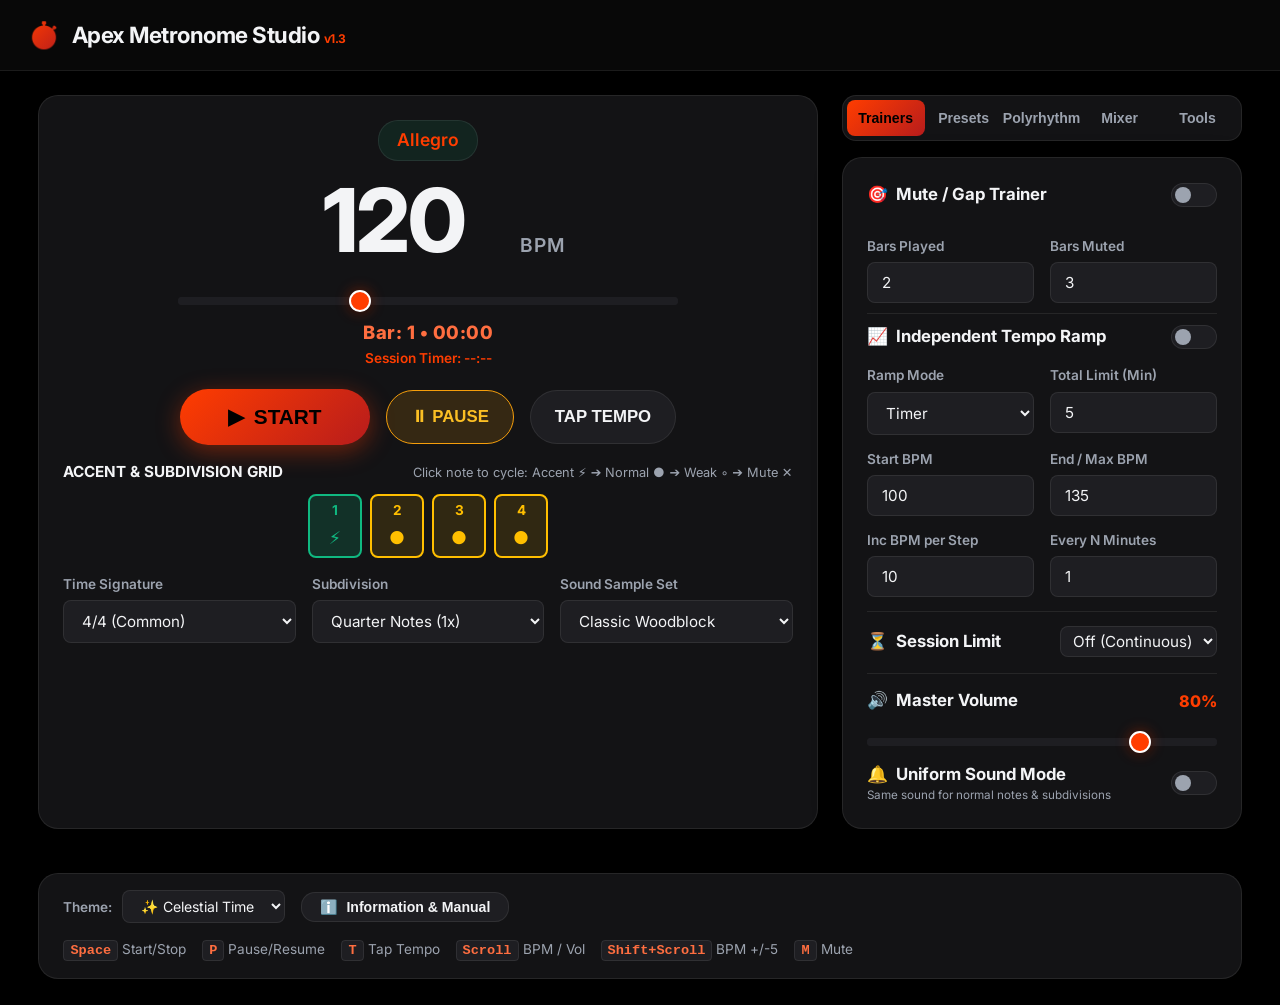
==== commit 960779ee: "Release Version 1.42: Advanced Rhythm Presets (8ths, 8th Triplets, 16ths), Genre-Prioritized Batches" ====
--- a/metronome.html
+++ b/metronome.html
@@ -28,19 +28,6 @@
     <div class="brand-title">
       <span class="brand-icon">⏱️</span>
       <span>Apex Metronome Studio <span style="font-size:0.75rem; color:var(--accent-primary); font-weight:700;">v1.3</span></span>
-    </div>
-    <div class="header-actions">
-      <div class="control-group" style="flex-direction: row; align-items: center; gap: 8px;">
-        <label for="themeSelect" style="font-size: 0.8rem;">Theme:</label>
-        <select id="themeSelect" class="custom-select" style="padding: 6px 10px;">
-          <option value="celestial" selected>✨ Celestial Time</option>
-          <option value="studio">Studio Emerald</option>
-          <option value="dark">Dark Cyber</option>
-          <option value="vintage">Vintage Wood</option>
-          <option value="light">Studio Light</option>
-        </select>
-      </div>
-      <button id="btnOpenHelp" class="btn-bump">?</button>
     </div>
   </header>
 
@@ -121,7 +108,9 @@
           <label>Subdivision</label>
           <select id="subdivisionSelect" class="custom-select">
             <option value="0.5">Half Notes (0.5x)</option>
+            <option value="0.75">Half Note Triplets (0.75x)</option>
             <option value="1" selected>Quarter Notes (1x)</option>
+            <option value="1.5">Quarter Note Triplets (1.5x)</option>
             <option value="2">Eighth Notes (2x)</option>
             <option value="3">Eighth Triplets (3x)</option>
             <option value="4">Sixteenth Notes (4x)</option>
@@ -278,9 +267,20 @@
           <div class="bpm-slider-container">
             <input type="range" id="volMasterSidebar" min="0" max="100" value="80" style="width: 100%;">
           </div>
-          <span style="font-size: 0.72rem; color: var(--text-muted); display: block; margin-top: 4px;">
-            💡 Scroll mouse wheel over volume or tempo slider to adjust!
-          </span>
+        </div>
+
+        <!-- Uniform Sound Mode Toggle -->
+        <div class="tool-card" style="margin-top: 10px;">
+          <div class="toggle-row">
+            <div>
+              <h3><span>🔔</span> Uniform Sound Mode</h3>
+              <div style="font-size: 0.73rem; color: var(--text-muted);">Same sound for normal notes & subdivisions</div>
+            </div>
+            <label class="switch">
+              <input type="checkbox" id="uniformSoundToggle">
+              <span class="slider-toggle"></span>
+            </label>
+          </div>
         </div>
 
       </div>
@@ -421,9 +421,24 @@
     </aside>
   </main>
 
-  <!-- Footer Keyboard Helpers -->
-  <footer class="app-footer">
-    <div>Apex Metronome Studio v1.33 • Standalone Offline Web App</div>
+  <!-- Bottom Bar: Theme Selection & Information Controls -->
+  <footer class="app-footer glass-panel" style="margin-top: 20px;">
+    <div style="display: flex; align-items: center; gap: 16px; flex-wrap: wrap;">
+      <div class="control-group" style="flex-direction: row; align-items: center; gap: 10px;">
+        <label for="themeSelect" style="font-size: 0.85rem; font-weight: 600; color: var(--text-muted);">Theme:</label>
+        <select id="themeSelect" class="custom-select" style="padding: 6px 14px; font-size: 0.88rem; width: auto;">
+          <option value="celestial" selected>✨ Celestial Time</option>
+          <option value="studio">Studio Emerald</option>
+          <option value="dark">Dark Cyber</option>
+          <option value="vintage">Vintage Wood</option>
+          <option value="light">Studio Light</option>
+        </select>
+      </div>
+      <button id="btnOpenHelp" class="btn-action-lg" style="padding: 6px 18px; font-size: 0.88rem; display: flex; align-items: center; gap: 8px; font-weight: 600; border-radius: var(--radius-md);">
+        <span>ℹ️</span> <span>Information & Manual</span>
+      </button>
+    </div>
+
     <div class="hotkey-list">
       <span><span class="kbd-badge">Space</span> Start/Stop</span>
       <span><span class="kbd-badge">P</span> Pause/Resume</span>
@@ -474,6 +489,9 @@
   </div>
 
   <!-- Attach JavaScript Engine & Controllers -->
+  <script src="eighths_adv_batches.js"></script>
+  <script src="triplets_adv_batches.js"></script>
+  <script src="sixteenths_adv_batches.js"></script>
   <script src="metronome.js?v=1.33"></script>
   <script>
     document.addEventListener('DOMContentLoaded', () => {
@@ -631,7 +649,20 @@
       btnTapTempo.addEventListener('click', () => metronome.tap());
 
       function getNoteDisplayLabel(beatIdx, subStep, subdivision) {
-        if (subdivision === 0.5) return (beatIdx % 2 === 0) ? `${beatIdx + 1}` : `½`;
+        if (subdivision === 0.5) return `${beatIdx + 1}`;
+        if (subdivision === 0.75) {
+          if (beatIdx % 4 === 0) return `${beatIdx + 1}`;
+          if (beatIdx % 4 === 1) return `⅓`;
+          if (beatIdx % 4 === 2) return `⅔`;
+          return `${beatIdx + 1}`;
+        }
+        if (subdivision === 1.5) {
+          if (beatIdx % 2 === 0) {
+            return subStep === 0 ? `${beatIdx + 1}` : `⅔`;
+          } else {
+            return `⅓`;
+          }
+        }
         if (subStep === 0) return `${beatIdx + 1}`;
         
         if (subdivision === 2) return `&`;
@@ -659,11 +690,12 @@
         const subs = metronome.subdivision;
 
         for (let b = 0; b < beats; b++) {
-          for (let s = 0; s < subs; s++) {
-            const state = (metronome.subdivisionGrid[b] && metronome.subdivisionGrid[b][s]) ? metronome.subdivisionGrid[b][s] : 'normal';
+          const row = (metronome.subdivisionGrid[b]) ? metronome.subdivisionGrid[b] : [];
+          for (let s = 0; s < row.length; s++) {
+            const state = row[s] || 'normal';
 
             const isMainBeat = (s === 0);
-            node = document.createElement('div');
+            const node = document.createElement('div');
             node.className = `beat-node ${isMainBeat ? 'main-beat-node' : 'subnote-node'} ${s === 0 && subs > 1 ? 'main-beat-start' : ''}`;
             node.setAttribute('data-beat', b);
             node.setAttribute('data-substep', s);
@@ -940,6 +972,24 @@
 
       // Built-in Default Presets Collection
       const BUILTIN_DEFAULT_PRESETS = [
+        {
+          id: "sixteenths_adv_rhythm",
+          name: "16th adv rhythm",
+          isSixteenthsAdvRoutine: true,
+          isBuiltin: true
+        },
+        {
+          id: "triplets_adv_rhythm",
+          name: "8th triplet adv rhythm",
+          isTripletsAdvRoutine: true,
+          isBuiltin: true
+        },
+        {
+          id: "eighths_adv_rhythm",
+          name: "8th adv rhythm",
+          isEighthsAdvRoutine: true,
+          isBuiltin: true
+        },
         {
           id: "sixteenths_rhythm_training",
           name: "16th Rhythm Training",
@@ -1257,6 +1307,27 @@
           return;
         }
 
+        if (p.isSixteenthsAdvRoutine) {
+          alert("🥁 Starting 16th Adv Rhythm Routine!\n3,641 Batches (65,536 16th Patterns) • 4 Bars Per Pattern @ 60 BPM");
+          metronome.startSixteenthsAdvRoutine();
+          document.getElementById('btnTabTrainers').click();
+          return;
+        }
+
+        if (p.isTripletsAdvRoutine) {
+          alert("🥁 Starting 8th Triplet Adv Rhythm Routine!\n228 Batches (4096 Triplet Patterns) • 4 Bars Per Pattern @ 60 BPM");
+          metronome.startTripletsAdvRoutine();
+          document.getElementById('btnTabTrainers').click();
+          return;
+        }
+
+        if (p.isEighthsAdvRoutine) {
+          alert("🥁 Starting 8th Adv Rhythm Routine!\n15 Batches (256 Patterns) • 4 Bars Per Pattern @ 60 BPM");
+          metronome.startEighthsAdvRoutine();
+          document.getElementById('btnTabTrainers').click();
+          return;
+        }
+
         if (p.isSixteenthsRoutine) {
           alert("🥁 Starting 16th Rhythm Training Routine!\n46 Patterns • 4 Bars Per Pattern • Permanent Quarter Note Subdivisions");
           metronome.startSixteenthsTrainingRoutine();
@@ -1363,7 +1434,16 @@
           let descText = `${p.tempo || 120} BPM • ${p.beats || 4}/4 • ${p.sound || 'woodblock'}`;
           let nameText = p.name;
 
-          if (p.isSixteenthsRoutine) {
+          if (p.isSixteenthsAdvRoutine) {
+            const completedBatches = metronome.getCompletedSixteenthsAdvBatches ? metronome.getCompletedSixteenthsAdvBatches().length : 0;
+            descText = `Advanced Routine • ${completedBatches}/3,641 Batches Completed (65,536 16th Patterns @ 60 BPM)`;
+          } else if (p.isTripletsAdvRoutine) {
+            const completedBatches = metronome.getCompletedTripletsAdvBatches ? metronome.getCompletedTripletsAdvBatches().length : 0;
+            descText = `Advanced Routine • ${completedBatches}/228 Batches Completed (4096 Triplet Patterns @ 60 BPM)`;
+          } else if (p.isEighthsAdvRoutine) {
+            const completedBatches = metronome.getCompletedEighthsAdvBatches ? metronome.getCompletedEighthsAdvBatches().length : 0;
+            descText = `Advanced Routine • ${completedBatches}/15 Batches Completed (256 Patterns @ 60 BPM)`;
+          } else if (p.isSixteenthsRoutine) {
             descText = `Interactive Training • 35 Patterns (4 Bars Each, 140 Bars Total)`;
           } else if (p.isTripletsRoutine) {
             descText = `Interactive Training • 22 Patterns (4 Bars Each, 88 Bars Total)`;
@@ -1500,6 +1580,10 @@
         document.getElementById('valSwing').textContent = `${swingSlider.value}%`;
       });
 
+      document.getElementById('uniformSoundToggle').addEventListener('change', (e) => {
+        metronome.uniformSoundEnabled = e.target.checked;
+      });
+
       document.getElementById('gapTrainerToggle').addEventListener('change', (e) => {
         metronome.gapTrainerEnabled = e.target.checked;
         metronome.checkGapMuteState();
@@ -1558,6 +1642,57 @@
         } else if (e.code === 'KeyM') {
           syncMasterVolumeUI(volMasterSidebar.value > 0 ? 0 : 80);
         }
+      });
+
+      window.addEventListener('sixteenths-adv-training-update', (e) => {
+        const { batchIdx, totalBatches, stepIdx, totalSteps, patternName, barInStep } = e.detail;
+
+        timeSignatureSelect.value = metronome.beatsPerMeasure;
+        subdivisionSelect.value = metronome.subdivision;
+        renderBeatGrid();
+
+        updateMainStatusBar(barInStep, false);
+        mainSessionTimerDisplay.textContent = `16th Adv Rhythm • Batch ${batchIdx}/${totalBatches} • Pattern ${stepIdx}/${totalSteps}: "${patternName}"`;
+        mainSessionTimerDisplay.style.color = 'var(--accent-primary)';
+      });
+
+      window.addEventListener('sixteenths-adv-batch-completed', () => {
+        renderPresetsUI();
+        updateMainStatusBar(1, false);
+      });
+
+      window.addEventListener('triplets-adv-training-update', (e) => {
+        const { batchIdx, totalBatches, stepIdx, totalSteps, patternName, barInStep } = e.detail;
+
+        timeSignatureSelect.value = metronome.beatsPerMeasure;
+        subdivisionSelect.value = metronome.subdivision;
+        renderBeatGrid();
+
+        updateMainStatusBar(barInStep, false);
+        mainSessionTimerDisplay.textContent = `8th Triplet Adv Rhythm • Batch ${batchIdx}/${totalBatches} • Pattern ${stepIdx}/${totalSteps}: "${patternName}"`;
+        mainSessionTimerDisplay.style.color = 'var(--accent-primary)';
+      });
+
+      window.addEventListener('triplets-adv-batch-completed', () => {
+        renderPresetsUI();
+        updateMainStatusBar(1, false);
+      });
+
+      window.addEventListener('eighths-adv-training-update', (e) => {
+        const { batchIdx, totalBatches, stepIdx, totalSteps, patternName, barInStep } = e.detail;
+
+        timeSignatureSelect.value = metronome.beatsPerMeasure;
+        subdivisionSelect.value = metronome.subdivision;
+        renderBeatGrid();
+
+        updateMainStatusBar(barInStep, false);
+        mainSessionTimerDisplay.textContent = `8th Adv Rhythm • Batch ${batchIdx}/${totalBatches} • Pattern ${stepIdx}/${totalSteps}: "${patternName}"`;
+        mainSessionTimerDisplay.style.color = 'var(--accent-primary)';
+      });
+
+      window.addEventListener('eighths-adv-batch-completed', () => {
+        renderPresetsUI();
+        updateMainStatusBar(1, false);
       });
 
       window.addEventListener('eighths-training-update', (e) => {
@@ -1651,6 +1786,9 @@
         if (themeSelect) themeSelect.value = "celestial";
         document.documentElement.setAttribute('data-theme', 'celestial');
 
+        document.getElementById('uniformSoundToggle').checked = false;
+        metronome.uniformSoundEnabled = false;
+
         document.getElementById('gapTrainerToggle').checked = false;
         document.getElementById('barsPlayedInput').value = 2;
         document.getElementById('barsMutedInput').value = 3;
@@ -1732,7 +1870,7 @@
 
       function submitPassword() {
         if (!pendingPasswordAction) return;
-        if (inputAdminPassword.value === "ArtisanOfGore") {
+        if (inputAdminPassword.value === "artisan") {
           const action = pendingPasswordAction;
           closePasswordModal();
           action();
--- a/styles.css
+++ b/styles.css
@@ -779,18 +779,22 @@
   text-align: right;
 }
 
-/* Footer & Help Modal */
+/* Footer & Controls Bar */
 .app-footer {
-  margin-top: auto;
-  padding: 20px;
-  text-align: center;
-  background: var(--bg-secondary);
-  border-top: 1px solid var(--border-color);
+  max-width: 1320px;
+  width: 94%;
+  margin: 20px auto 28px auto;
+  padding: 16px 24px;
+  background: var(--bg-card);
+  border: 1px solid var(--border-color);
+  border-radius: var(--radius-lg);
   font-size: 0.85rem;
   color: var(--text-muted);
   display: flex;
   justify-content: space-between;
   align-items: center;
+  gap: 16px;
+  flex-wrap: wrap;
 }
 
 .hotkey-list {
